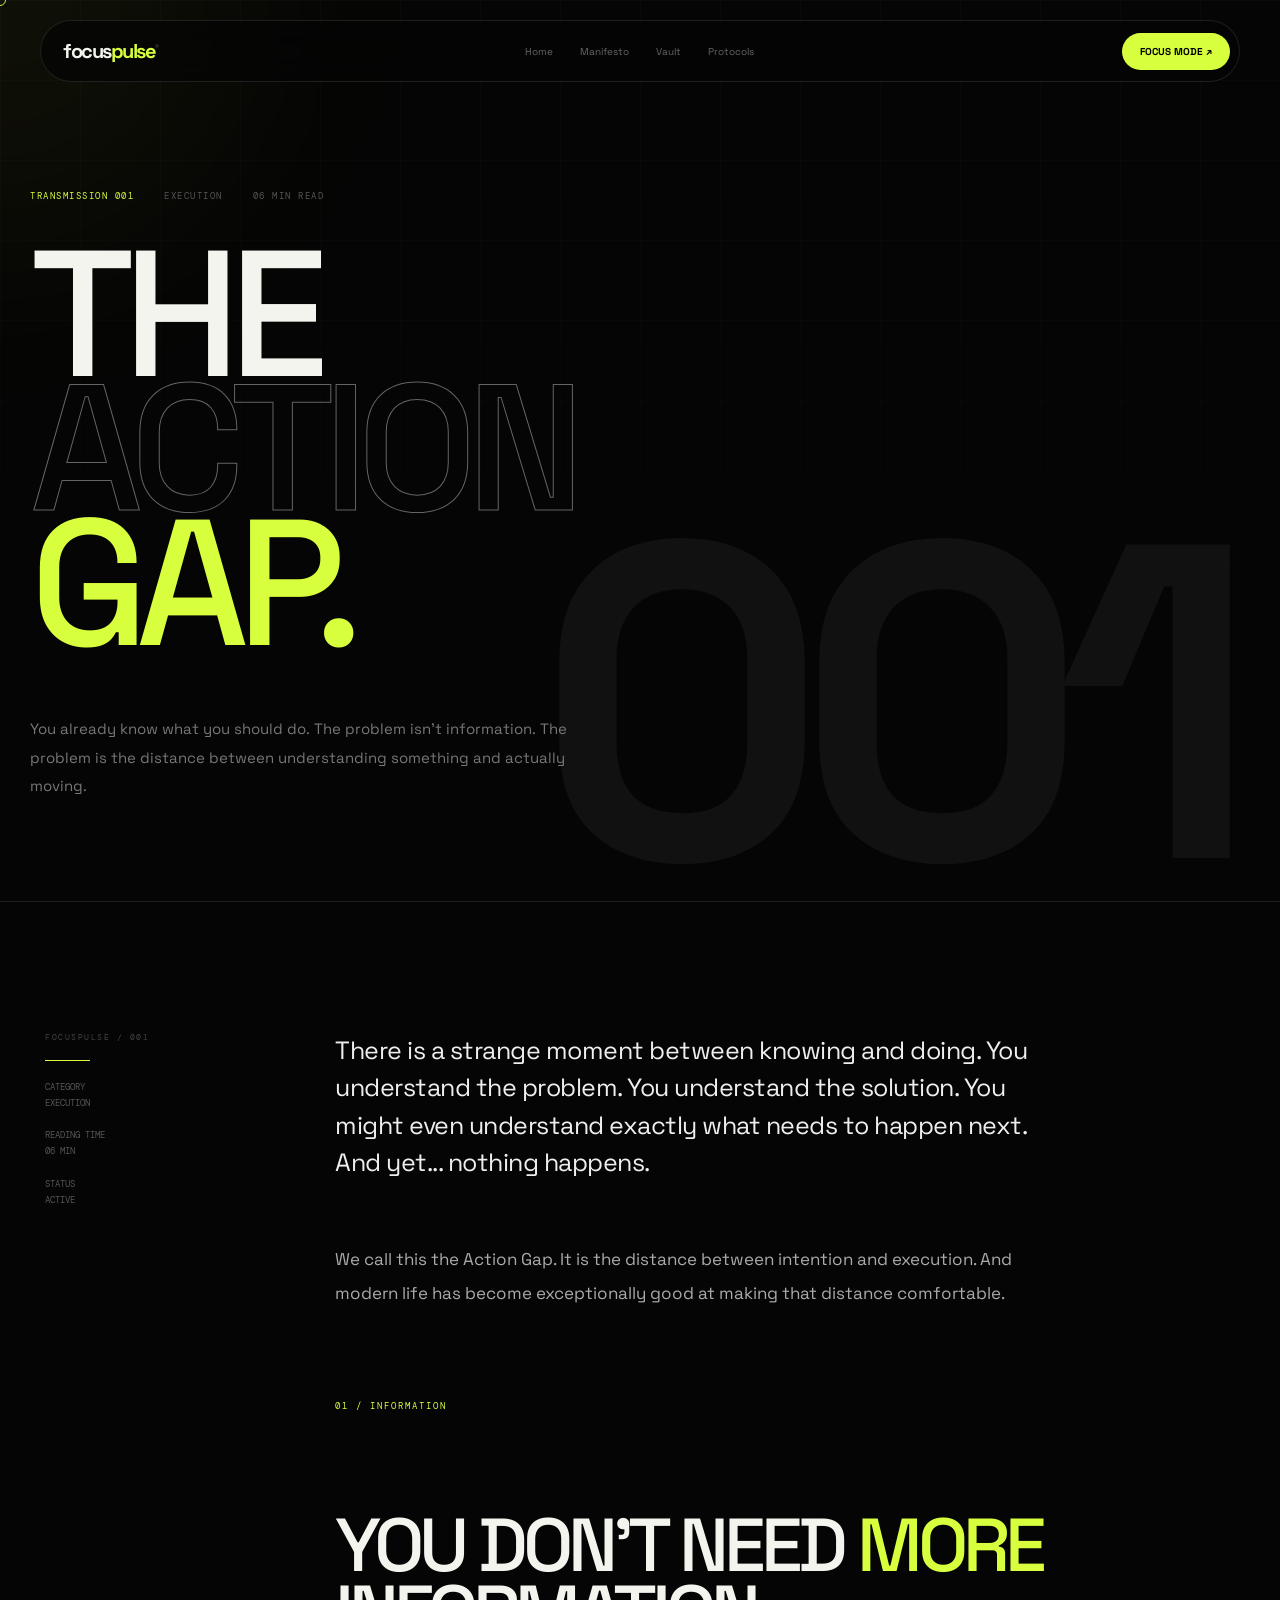
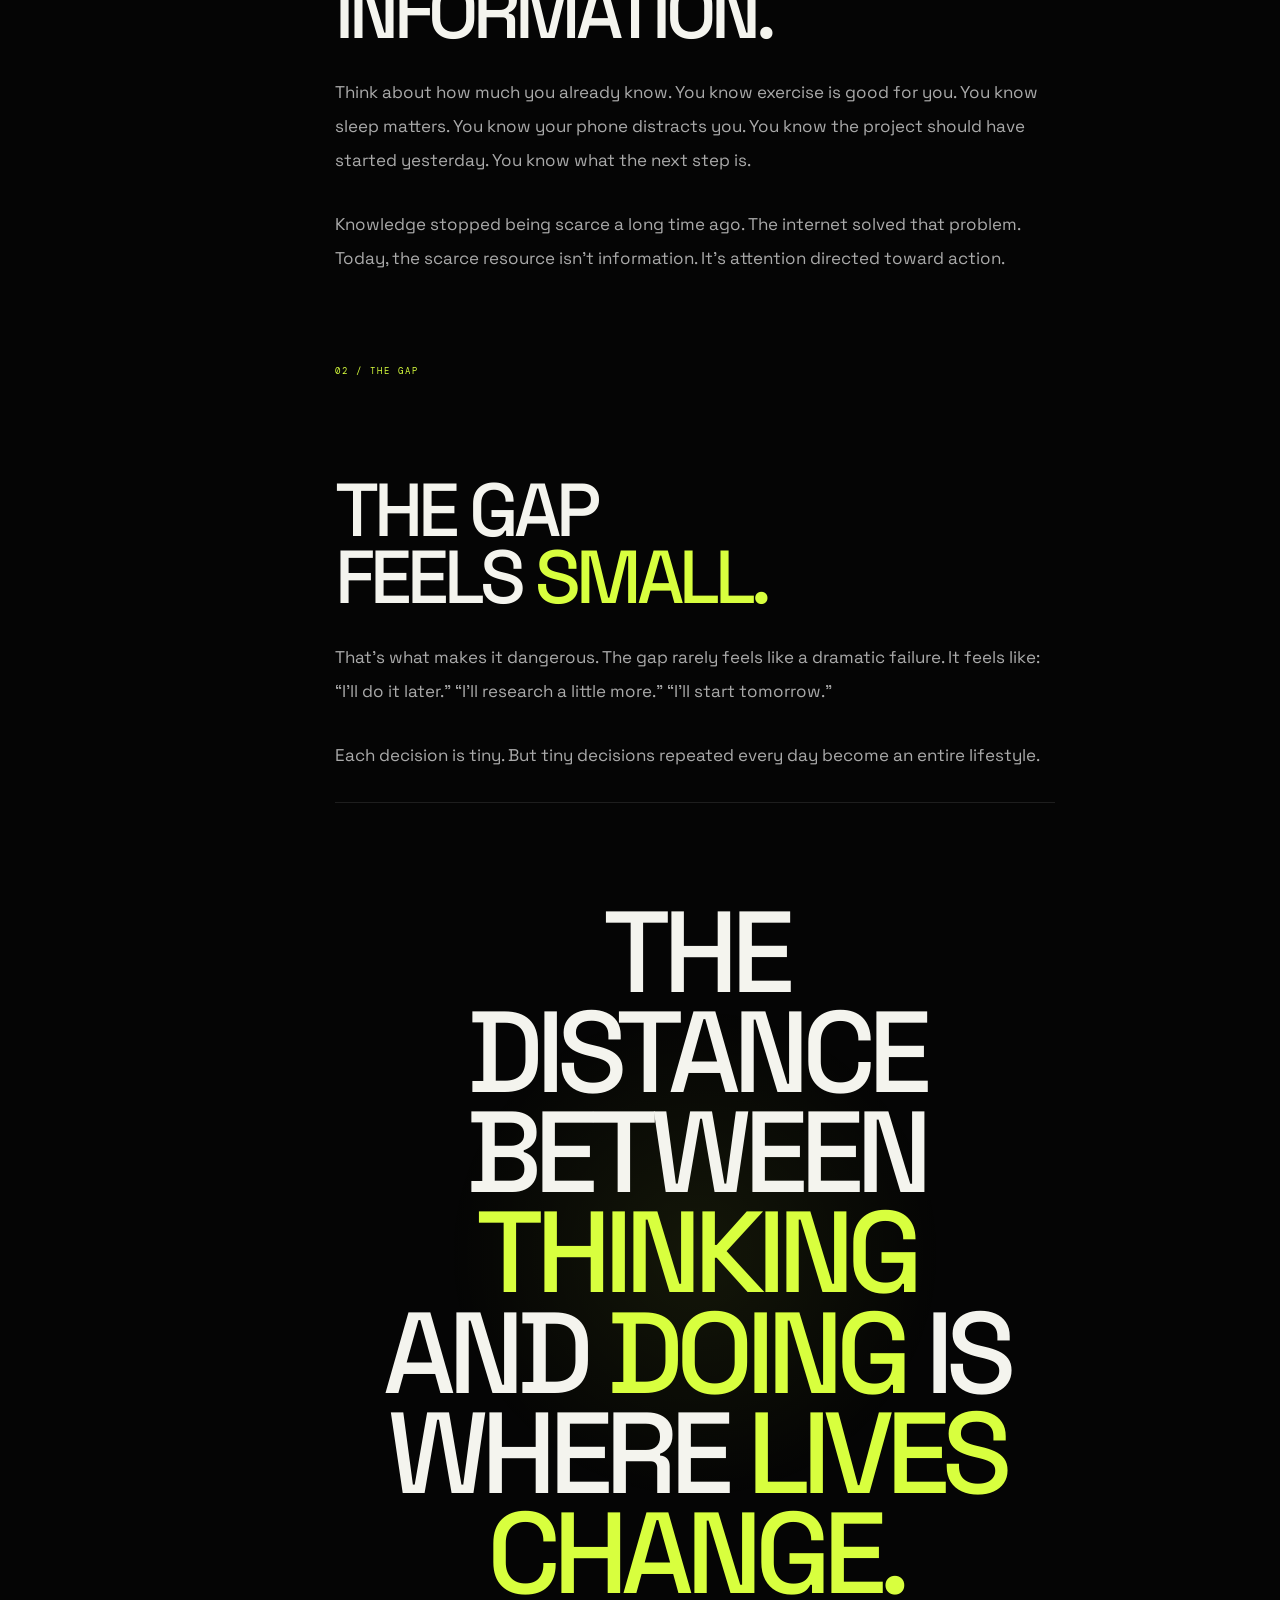
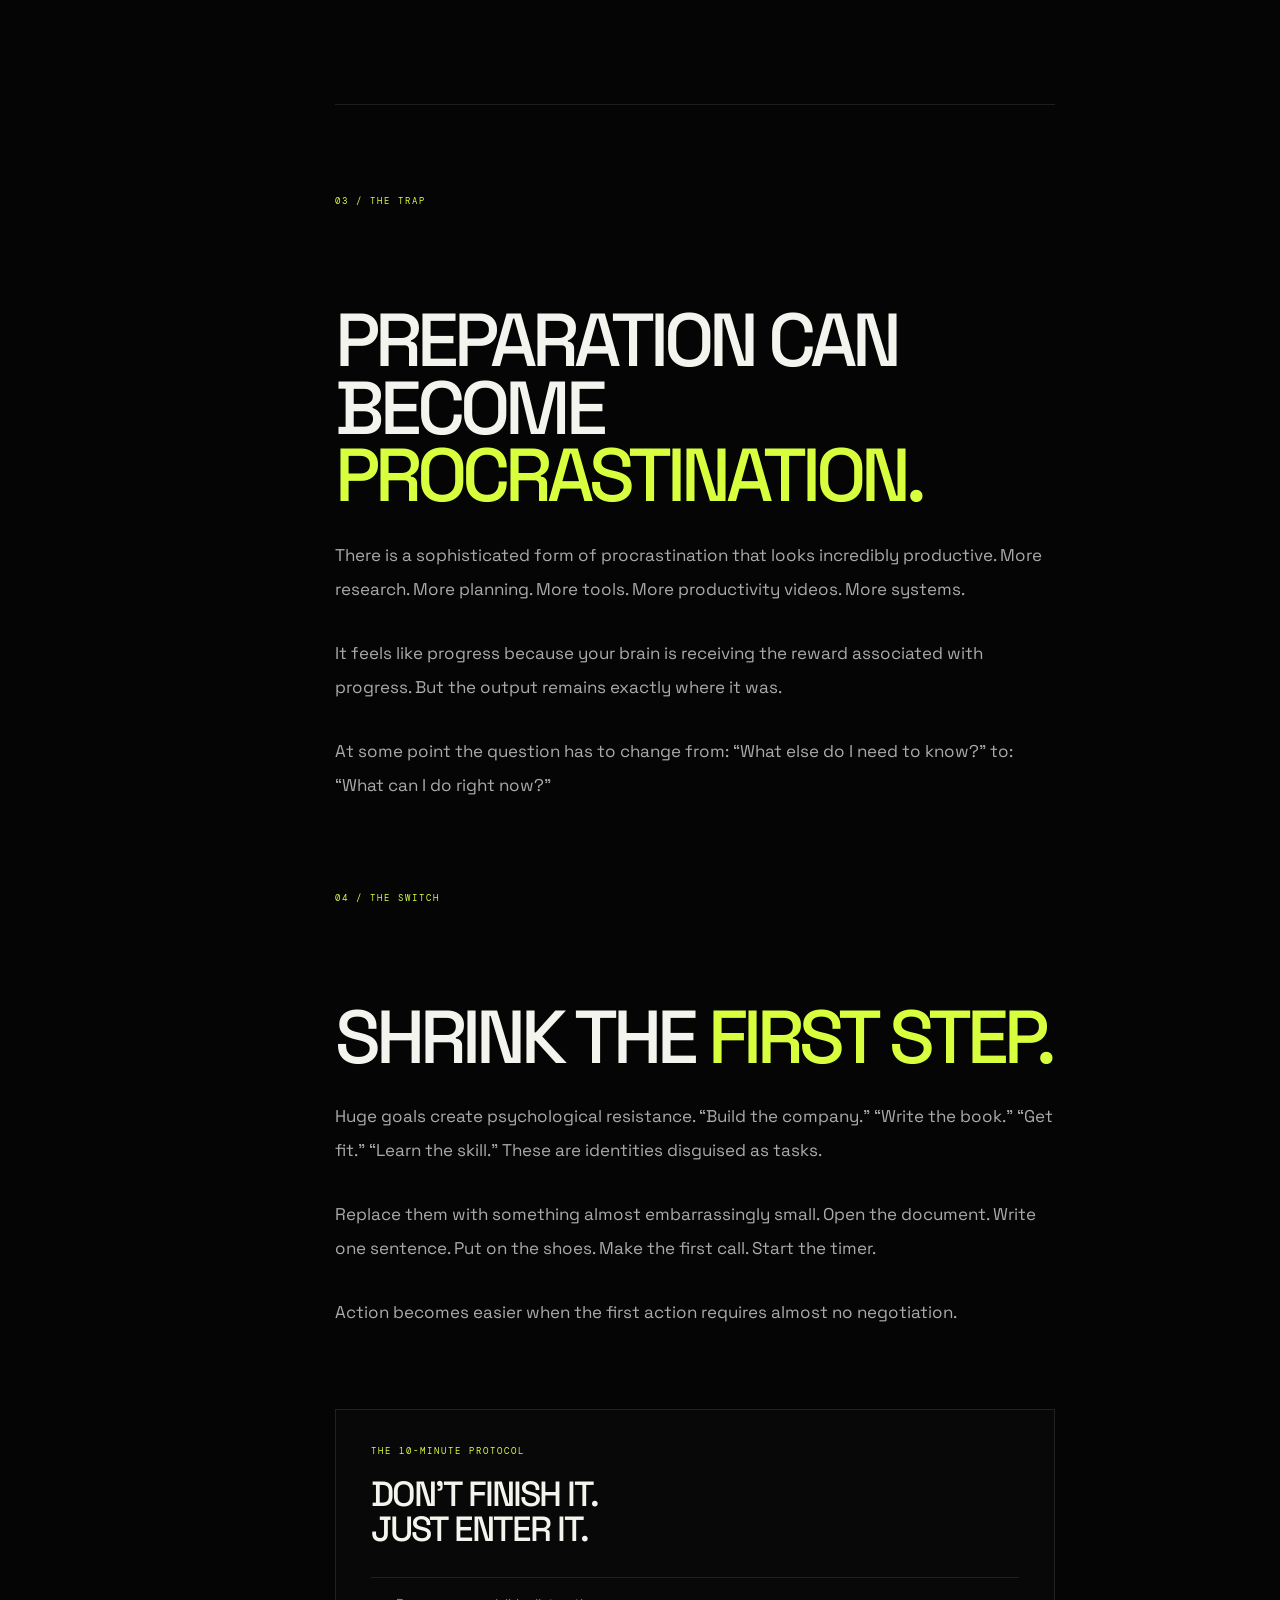
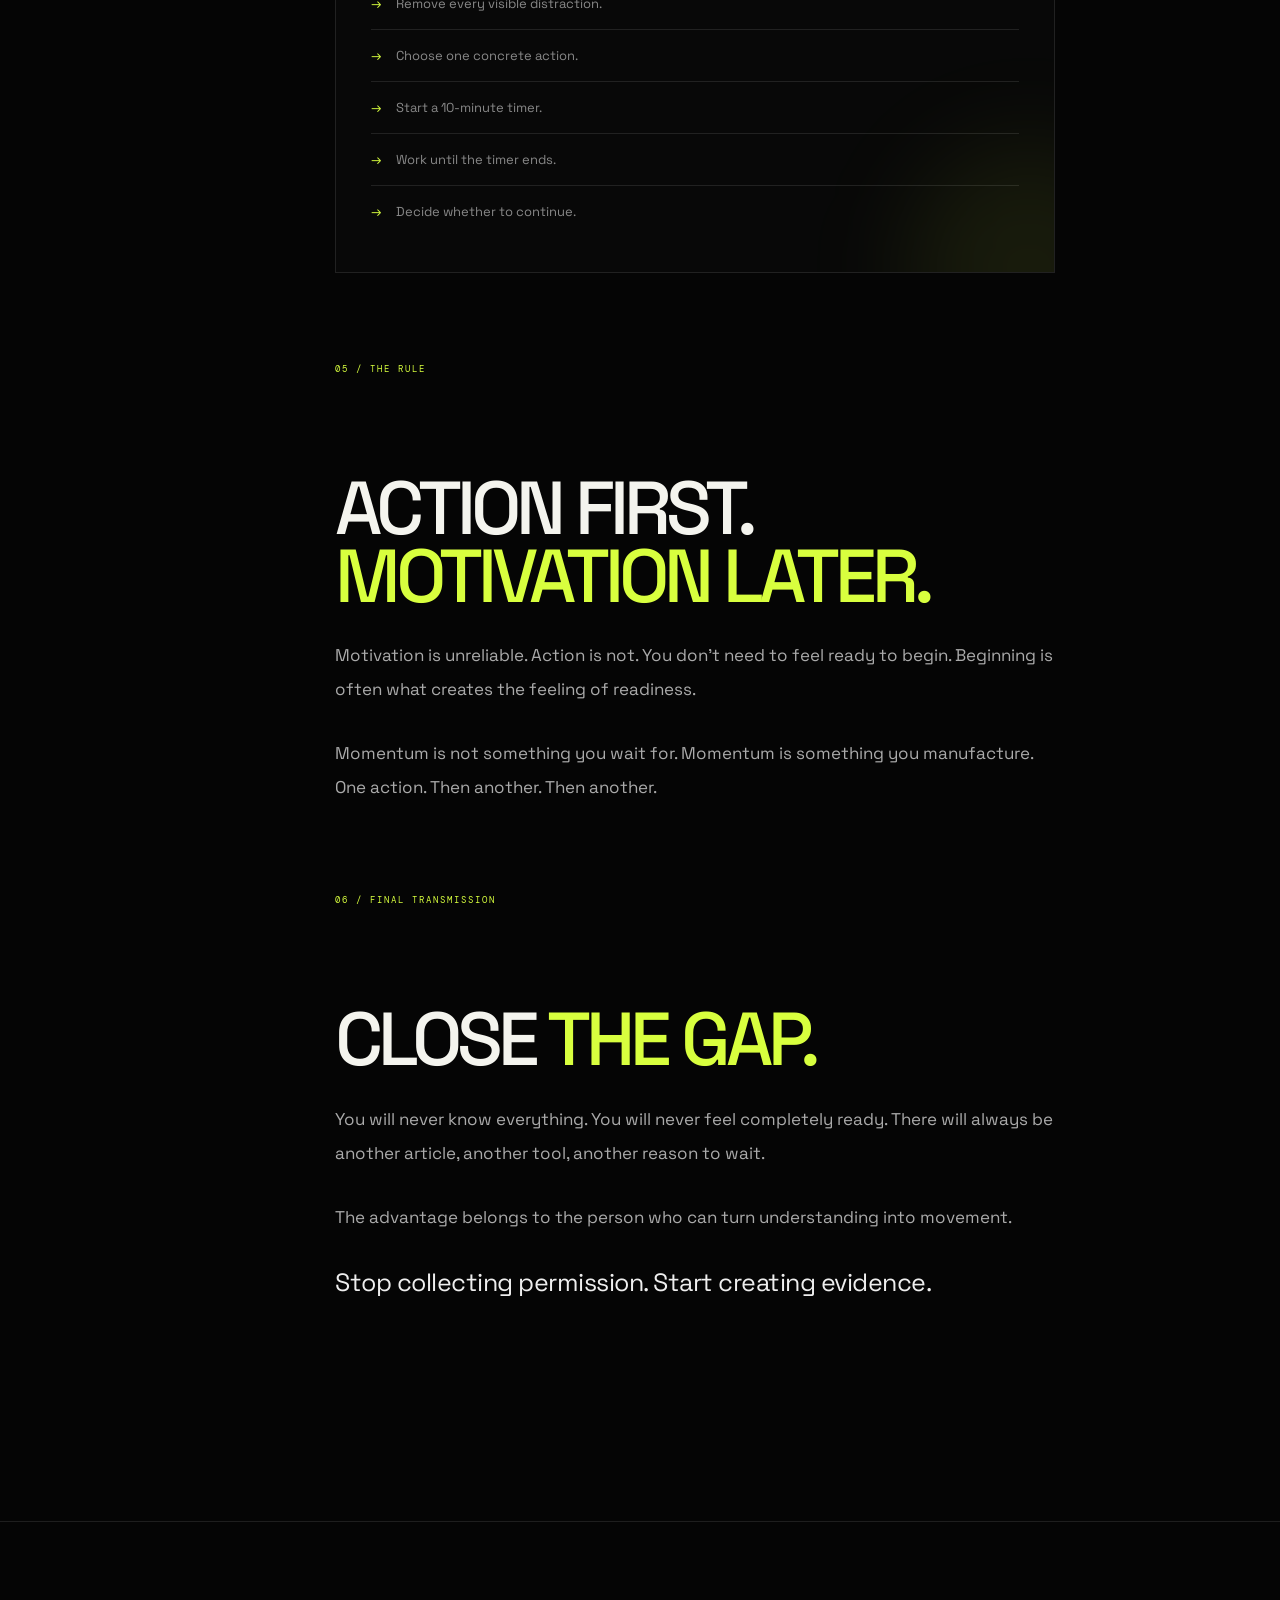
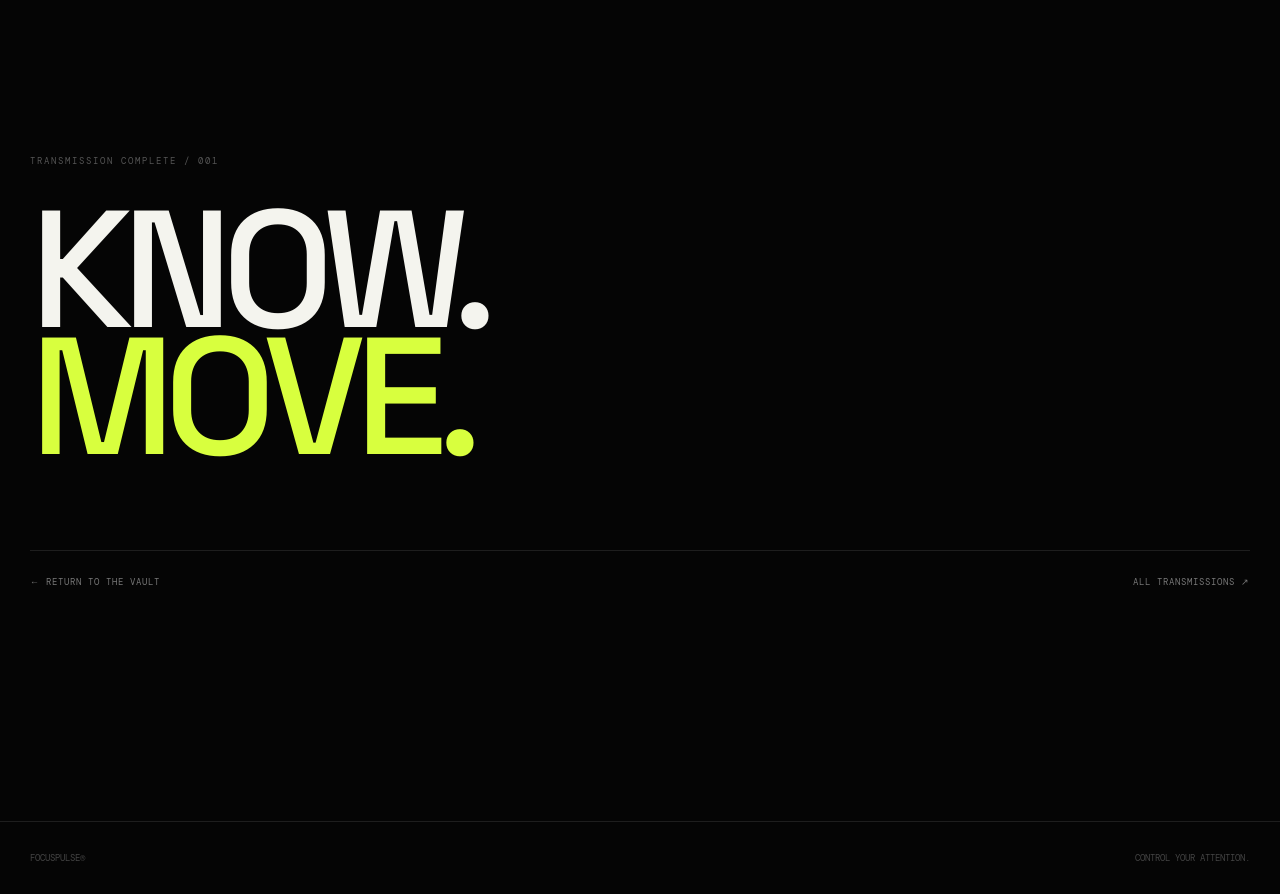
==== article-action-gap.html @ 13bc364e "Create article-action-gap.html" ====
<!DOCTYPE html>
<html lang="en">
<head>
<meta charset="UTF-8">
<meta name="viewport" content="width=device-width,initial-scale=1.0">

<title>The Action Gap — FocusPulse®</title>

<meta name="description"
content="The gap between knowing and doing. A FocusPulse transmission on execution.">

<style>
@import url('https://fonts.googleapis.com/css2?family=DM+Mono&family=Space+Grotesk:wght@400;500;600;700&display=swap');

:root{
  --bg:#050505;
  --fg:#f4f4ee;
  --muted:#707070;
  --dim:#3c3c3c;
  --line:rgba(255,255,255,.10);
  --lime:#d8ff3e;
}

*{
  margin:0;
  padding:0;
  box-sizing:border-box;
}

html{
  scroll-behavior:smooth;
}

body{
  background:var(--bg);
  color:var(--fg);
  font-family:"Space Grotesk",sans-serif;
  overflow-x:hidden;
}

a{
  color:inherit;
  text-decoration:none;
}

::selection{
  background:var(--lime);
  color:#000;
}

/* =========================
   PROGRESS
========================= */

.progress{
  position:fixed;
  top:0;
  left:0;
  width:0;
  height:2px;
  background:var(--lime);
  z-index:9999;
}

/* =========================
   CURSOR
========================= */

.cursor{
  position:fixed;
  width:12px;
  height:12px;
  border:1px solid var(--lime);
  border-radius:50%;
  transform:translate(-50%,-50%);
  pointer-events:none;
  z-index:9998;
  transition:
    width .25s ease,
    height .25s ease,
    background .25s ease;
  mix-blend-mode:difference;
}

.cursor.active{
  width:50px;
  height:50px;
  background:var(--lime);
}

/* =========================
   NAV
========================= */

.nav{
  position:fixed;
  top:20px;
  left:50%;
  transform:translateX(-50%);

  width:min(1200px,calc(100% - 30px));
  height:62px;

  padding:0 9px 0 22px;

  display:flex;
  align-items:center;
  justify-content:space-between;

  border:1px solid var(--line);
  border-radius:100px;

  background:rgba(5,5,5,.70);
  backdrop-filter:blur(25px);

  z-index:1000;
}

.logo{
  font-size:20px;
  font-weight:700;
  letter-spacing:-1.5px;
}

.logo span{
  color:var(--lime);
}

.logo sup{
  color:#555;
  font-size:8px;
}

.nav-links{
  display:flex;
  gap:27px;
  color:#666;
  font-size:10px;
}

.nav-links a{
  transition:.3s;
}

.nav-links a:hover{
  color:#fff;
}

.nav-cta{
  padding:12px 18px;
  border-radius:100px;

  background:var(--lime);
  color:#000;

  font-size:10px;
  font-weight:700;
}

/* =========================
   AMBIENT GRID
========================= */

.grid{
  position:fixed;
  inset:0;

  pointer-events:none;
  z-index:-3;

  background-image:
    linear-gradient(
      rgba(255,255,255,.025) 1px,
      transparent 1px
    ),
    linear-gradient(
      90deg,
      rgba(255,255,255,.025) 1px,
      transparent 1px
    );

  background-size:80px 80px;

  mask-image:
    linear-gradient(
      to bottom,
      #000,
      transparent 90%
    );
}

.glow{
  position:fixed;

  width:500px;
  height:500px;

  border-radius:50%;

  background:rgba(216,255,62,.045);

  filter:blur(100px);

  pointer-events:none;

  transform:translate(-50%,-50%);

  z-index:-2;
}

/* =========================
   HERO
========================= */

.article-hero{
  min-height:100vh;

  padding:
    190px
    30px
    100px;

  display:flex;
  align-items:center;

  border-bottom:1px solid var(--line);

  position:relative;
}

.hero-inner{
  width:min(1250px,100%);
  margin:auto;
}

.meta{
  display:flex;
  gap:30px;
  align-items:center;

  color:#555;

  font-family:"DM Mono";
  font-size:9px;
  letter-spacing:1.5px;
}

.meta .green{
  color:var(--lime);
}

.hero-number{
  position:absolute;

  right:4vw;
  bottom:4vw;

  color:#111;

  font-family:"Space Grotesk";

  font-size:clamp(180px,35vw,520px);

  line-height:.65;

  font-weight:700;

  letter-spacing:-30px;

  pointer-events:none;

  user-select:none;
}

.hero-title{
  position:relative;
  z-index:2;

  margin-top:45px;

  font-size:clamp(80px,14vw,180px);

  line-height:.75;

  letter-spacing:-12px;

  font-weight:500;
}

.hero-title .outline{
  color:transparent;
  -webkit-text-stroke:1px rgba(255,255,255,.38);
}

.hero-title .lime{
  color:var(--lime);
}

.hero-intro{
  position:relative;
  z-index:2;

  max-width:570px;

  margin-top:65px;

  color:#777;

  font-size:15px;

  line-height:1.9;
}

/* =========================
   ARTICLE LAYOUT
========================= */

.article-wrap{
  width:min(1250px,100%);
  margin:auto;

  padding:
    130px
    30px
    160px;

  display:grid;

  grid-template-columns:
    220px
    minmax(0,720px)
    1fr;

  gap:70px;
}

/* STICKY INFO */

.side{
  position:sticky;
  top:120px;
  align-self:start;
}

.side-label{
  color:#444;

  font-family:"DM Mono";
  font-size:8px;
  letter-spacing:1.5px;
}

.side-line{
  width:45px;
  height:1px;

  background:var(--lime);

  margin:18px 0;
}

.side p{
  color:#555;

  font-family:"DM Mono";

  font-size:9px;

  line-height:1.8;
}

/* ARTICLE */

.article{
  min-width:0;
}

.article p{
  color:#aaa;

  font-size:17px;

  line-height:2;

  margin-bottom:30px;
}

.article .lead{
  color:#eee;

  font-size:25px;

  line-height:1.5;

  letter-spacing:-.5px;

  margin-bottom:60px;
}

.article h2{
  margin-top:100px;
  margin-bottom:28px;

  font-size:clamp(40px,6vw,75px);

  line-height:.9;

  letter-spacing:-5px;

  font-weight:500;
}

.article h2 span{
  color:var(--lime);
}

.article-number{
  margin-top:90px;
  margin-bottom:20px;

  color:var(--lime);

  font-family:"DM Mono";

  font-size:9px;

  letter-spacing:2px;
}

/* =========================
   BIG QUOTE
========================= */

.quote-section{
  min-height:80vh;

  display:flex;
  align-items:center;
  justify-content:center;

  padding:100px 30px;

  border-top:1px solid var(--line);
  border-bottom:1px solid var(--line);

  background:
    radial-gradient(
      circle at center,
      rgba(216,255,62,.075),
      transparent 43%
    );

  text-align:center;
}

.quote{
  max-width:1100px;

  font-size:clamp(55px,9vw,120px);

  line-height:.87;

  letter-spacing:-8px;

  font-weight:500;
}

.quote span{
  color:var(--lime);
}

/* =========================
   EXECUTION BLOCK
========================= */

.execution{
  margin-top:80px;

  border:1px solid var(--line);

  background:#080808;

  padding:35px;

  position:relative;
  overflow:hidden;
}

.execution::after{
  content:"";

  position:absolute;

  width:250px;
  height:250px;

  right:-100px;
  bottom:-120px;

  border-radius:50%;

  background:rgba(216,255,62,.08);

  filter:blur(50px);
}

.execution-label{
  color:var(--lime);

  font-family:"DM Mono";

  font-size:9px;

  letter-spacing:2px;
}

.execution h3{
  margin-top:20px;

  font-size:35px;

  line-height:1;

  letter-spacing:-2px;

  font-weight:500;
}

.execution ul{
  margin-top:30px;

  list-style:none;
}

.execution li{
  padding:17px 0;

  border-top:1px solid var(--line);

  color:#888;

  font-size:13px;
}

.execution li::before{
  content:"→";

  color:var(--lime);

  margin-right:12px;
}

/* =========================
   END
========================= */

.end{
  min-height:100vh;

  padding:
    140px 30px;

  display:flex;
  align-items:center;

  border-top:1px solid var(--line);
}

.end-inner{
  width:min(1250px,100%);
  margin:auto;
}

.end-label{
  color:#555;

  font-family:"DM Mono";

  font-size:9px;

  letter-spacing:2px;
}

.end h2{
  margin-top:40px;

  font-size:clamp(70px,13vw,175px);

  line-height:.76;

  letter-spacing:-11px;

  font-weight:500;
}

.end h2 span{
  color:var(--lime);
}

.next{
  display:flex;

  align-items:center;
  justify-content:space-between;

  margin-top:90px;

  padding-top:25px;

  border-top:1px solid var(--line);

  color:#777;

  font-family:"DM Mono";

  font-size:9px;

  letter-spacing:1px;

  transition:.4s;
}

.next:hover{
  color:var(--lime);
}

/* =========================
   FOOTER
========================= */

footer{
  padding:30px;

  border-top:1px solid var(--line);

  display:flex;
  justify-content:space-between;

  color:#444;

  font-family:"DM Mono";

  font-size:9px;
}

/* =========================
   REVEAL
========================= */

.reveal{
  opacity:0;
  transform:translateY(45px);

  transition:
    opacity 1s cubic-bezier(.16,1,.3,1),
    transform 1s cubic-bezier(.16,1,.3,1);
}

.reveal.show{
  opacity:1;
  transform:translateY(0);
}

/* =========================
   MOBILE
========================= */

@media(max-width:800px){

  .nav-links,
  .nav-cta{
    display:none;
  }

  .article-hero{
    padding:
      150px
      20px
      90px;
  }

  .hero-title{
    font-size:20vw;
    letter-spacing:-7px;
  }

  .hero-number{
    font-size:65vw;
    right:-5vw;
  }

  .article-wrap{
    display:block;

    padding:
      90px
      20px
      120px;
  }

  .side{
    position:relative;
    top:auto;

    margin-bottom:60px;
  }

  .article p{
    font-size:15px;
  }

  .article .lead{
    font-size:21px;
  }

  .article h2{
    letter-spacing:-3px;
  }

  .quote{
    font-size:15vw;
    letter-spacing:-5px;
  }

  .execution{
    padding:25px;
  }

  .end{
    padding:100px 20px;
  }

  .end h2{
    font-size:20vw;
    letter-spacing:-7px;
  }

  footer{
    display:block;
    line-height:2;
  }

  .cursor{
    display:none;
  }
}

/* REDUCED MOTION */

@media(prefers-reduced-motion:reduce){

  html{
    scroll-behavior:auto;
  }

  *,
  *::before,
  *::after{
    animation-duration:.01ms!important;
    transition-duration:.01ms!important;
  }

  .reveal{
    opacity:1;
    transform:none;
  }
}
</style>
</head>

<body>

<div class="progress"></div>
<div class="grid"></div>
<div class="glow"></div>
<div class="cursor"></div>


<!-- NAV -->

<nav class="nav">

  <a href="index.html" class="logo">
    focus<span>pulse</span><sup>®</sup>
  </a>

  <div class="nav-links">

    <a href="index.html">Home</a>

    <a href="manifesto.html">Manifesto</a>

    <a href="vault.html">Vault</a>

    <a href="protocols.html">Protocols</a>

  </div>

  <a href="focus.html" class="nav-cta">
    FOCUS MODE ↗
  </a>

</nav>


<main>

<!-- HERO -->

<section class="article-hero">

  <div class="hero-number">
    001
  </div>

  <div class="hero-inner">

    <div class="meta">

      <span class="green">
        TRANSMISSION 001
      </span>

      <span>
        EXECUTION
      </span>

      <span>
        06 MIN READ
      </span>

    </div>


    <h1 class="hero-title reveal">

      THE<br>

      <span class="outline">
        ACTION
      </span>

      <br>

      <span class="lime">
        GAP.
      </span>

    </h1>


    <p class="hero-intro reveal">

      You already know what you should do.

      The problem isn't information.

      The problem is the distance between
      understanding something and actually
      moving.

    </p>

  </div>

</section>


<!-- ARTICLE -->

<section>

  <div class="article-wrap">

    <aside class="side">

      <div class="side-label">
        FOCUSPULSE / 001
      </div>

      <div class="side-line"></div>

      <p>
        CATEGORY<br>
        EXECUTION
        <br><br>
        READING TIME<br>
        06 MIN
        <br><br>
        STATUS<br>
        ACTIVE
      </p>

    </aside>


    <article class="article">


      <p class="lead reveal">

        There is a strange moment between
        knowing and doing.

        You understand the problem.
        You understand the solution.
        You might even understand exactly
        what needs to happen next.

        And yet...

        nothing happens.

      </p>


      <p class="reveal">

        We call this the Action Gap.

        It is the distance between intention
        and execution.

        And modern life has become
        exceptionally good at making
        that distance comfortable.

      </p>


      <div class="article-number">
        01 / INFORMATION
      </div>

      <h2 class="reveal">

        YOU DON'T NEED
        <span>
          MORE
        </span>
        INFORMATION.

      </h2>


      <p class="reveal">

        Think about how much you already know.

        You know exercise is good for you.

        You know sleep matters.

        You know your phone distracts you.

        You know the project should have
        started yesterday.

        You know what the next step is.

      </p>


      <p class="reveal">

        Knowledge stopped being scarce a long
        time ago.

        The internet solved that problem.

        Today, the scarce resource isn't
        information.

        It's attention directed toward action.

      </p>


      <div class="article-number">
        02 / THE GAP
      </div>

      <h2 class="reveal">

        THE GAP
        <br>
        FEELS
        <span>
          SMALL.
        </span>
      </h2>


      <p class="reveal">

        That's what makes it dangerous.

        The gap rarely feels like a dramatic
        failure.

        It feels like:

        “I'll do it later.”

        “I'll research a little more.”

        “I'll start tomorrow.”

      </p>


      <p class="reveal">

        Each decision is tiny.

        But tiny decisions repeated every day
        become an entire lifestyle.

      </p>


      <!-- QUOTE -->

      <section class="quote-section">

        <div class="quote reveal">

          THE DISTANCE BETWEEN

          <span>
            THINKING
          </span>

          AND

          <span>
            DOING
          </span>

          IS WHERE

          <span>
            LIVES CHANGE.
          </span>

        </div>

      </section>


      <div class="article-number">
        03 / THE TRAP
      </div>

      <h2 class="reveal">

        PREPARATION CAN
        BECOME
        <span>
          PROCRASTINATION.
        </span>

      </h2>


      <p class="reveal">

        There is a sophisticated form of
        procrastination that looks incredibly
        productive.

        More research.

        More planning.

        More tools.

        More productivity videos.

        More systems.

      </p>


      <p class="reveal">

        It feels like progress because
        your brain is receiving the reward
        associated with progress.

        But the output remains exactly
        where it was.

      </p>


      <p class="reveal">

        At some point the question has to
        change from:

        “What else do I need to know?”

        to:

        “What can I do right now?”

      </p>


      <div class="article-number">
        04 / THE SWITCH
      </div>

      <h2 class="reveal">

        SHRINK THE
        <span>
          FIRST STEP.
        </span>

      </h2>


      <p class="reveal">

        Huge goals create psychological
        resistance.

        “Build the company.”

        “Write the book.”

        “Get fit.”

        “Learn the skill.”

        These are identities disguised
        as tasks.

      </p>


      <p class="reveal">

        Replace them with something
        almost embarrassingly small.

        Open the document.

        Write one sentence.

        Put on the shoes.

        Make the first call.

        Start the timer.

      </p>


      <p class="reveal">

        Action becomes easier when the
        first action requires almost no
        negotiation.

      </p>


      <!-- EXECUTION SYSTEM -->

      <div class="execution reveal">

        <div class="execution-label">
          THE 10-MINUTE PROTOCOL
        </div>

        <h3>
          DON'T FINISH IT.
          <br>
          JUST ENTER IT.
        </h3>

        <ul>

          <li>
            Remove every visible distraction.
          </li>

          <li>
            Choose one concrete action.
          </li>

          <li>
            Start a 10-minute timer.
          </li>

          <li>
            Work until the timer ends.
          </li>

          <li>
            Decide whether to continue.
          </li>

        </ul>

      </div>


      <div class="article-number">
        05 / THE RULE
      </div>

      <h2 class="reveal">

        ACTION FIRST.

        <br>

        <span>
          MOTIVATION LATER.
        </span>

      </h2>


      <p class="reveal">

        Motivation is unreliable.

        Action is not.

        You don't need to feel ready
        to begin.

        Beginning is often what creates
        the feeling of readiness.

      </p>


      <p class="reveal">

        Momentum is not something you wait
        for.

        Momentum is something you manufacture.

        One action.

        Then another.

        Then another.

      </p>


      <div class="article-number">
        06 / FINAL TRANSMISSION
      </div>

      <h2 class="reveal">

        CLOSE
        <span>
          THE GAP.
        </span>

      </h2>


      <p class="reveal">

        You will never know everything.

        You will never feel completely ready.

        There will always be another article,
        another tool, another reason to wait.

      </p>


      <p class="reveal">

        The advantage belongs to the person
        who can turn understanding into
        movement.

      </p>


      <p class="lead reveal">

        Stop collecting permission.

        Start creating evidence.

      </p>


    </article>

  </div>

</section>


<!-- END -->

<section class="end">

  <div class="end-inner reveal">

    <div class="end-label">
      TRANSMISSION COMPLETE / 001
    </div>

    <h2>

      KNOW.

      <br>

      <span>
        MOVE.
      </span>

    </h2>


    <a href="vault.html" class="next">

      <span>
        ← RETURN TO THE VAULT
      </span>

      <span>
        ALL TRANSMISSIONS ↗
      </span>

    </a>

  </div>

</section>

</main>


<footer>

  <div>
    FOCUSPULSE®
  </div>

  <div>
    CONTROL YOUR ATTENTION.
  </div>

</footer>


<script>

/* =========================
   SCROLL PROGRESS
========================= */

const progress =
  document.querySelector(".progress");

window.addEventListener("scroll",()=>{

  const top = window.scrollY;

  const height =
    document.documentElement.scrollHeight -
    window.innerHeight;

  const percent =
    (top / height) * 100;

  progress.style.width =
    percent + "%";

});


/* =========================
   REVEALS
========================= */

const observer =
  new IntersectionObserver(
    entries=>{

      entries.forEach(entry=>{

        if(entry.isIntersecting){

          entry.target.classList.add("show");

        }

      });

    },
    {
      threshold:.12
    }
  );

document
  .querySelectorAll(".reveal")
  .forEach(el=>observer.observe(el));


/* =========================
   CURSOR
========================= */

const cursor =
  document.querySelector(".cursor");

document.addEventListener("mousemove",e=>{

  cursor.style.left =
    e.clientX + "px";

  cursor.style.top =
    e.clientY + "px";

});


document.querySelectorAll("a")
.forEach(link=>{

  link.addEventListener("mouseenter",()=>{
    cursor.classList.add("active");
  });

  link.addEventListener("mouseleave",()=>{
    cursor.classList.remove("active");
  });

});


/* =========================
   AMBIENT GLOW
========================= */

const glow =
  document.querySelector(".glow");

document.addEventListener("mousemove",e=>{

  glow.animate(
    {
      left:e.clientX+"px",
      top:e.clientY+"px"
    },
    {
      duration:900,
      fill:"forwards"
    }
  );

});


/* =========================
   SUBTLE PARALLAX NUMBER
========================= */

const number =
  document.querySelector(".hero-number");

window.addEventListener("scroll",()=>{

  const y =
    window.scrollY * .12;

  number.style.transform =
    `translateY(${y}px)`;

});

</script>

</body>
</html>
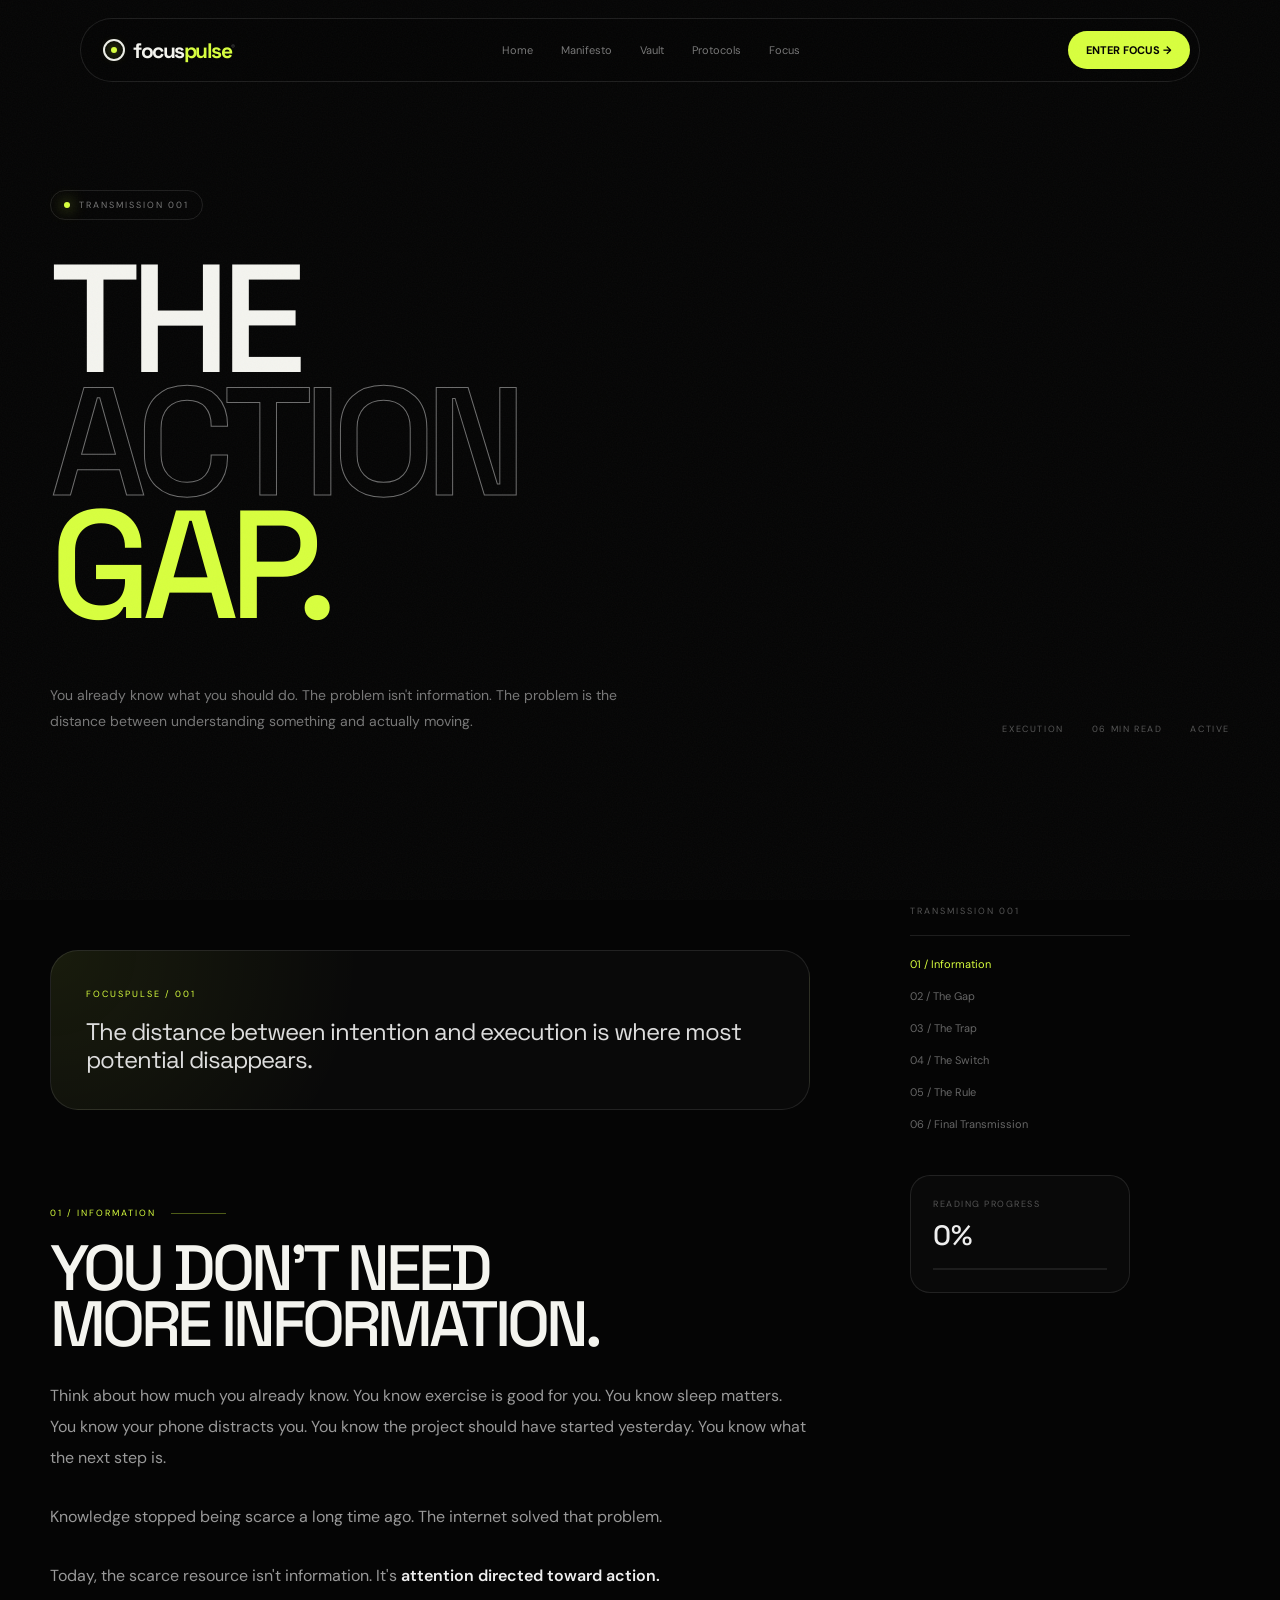
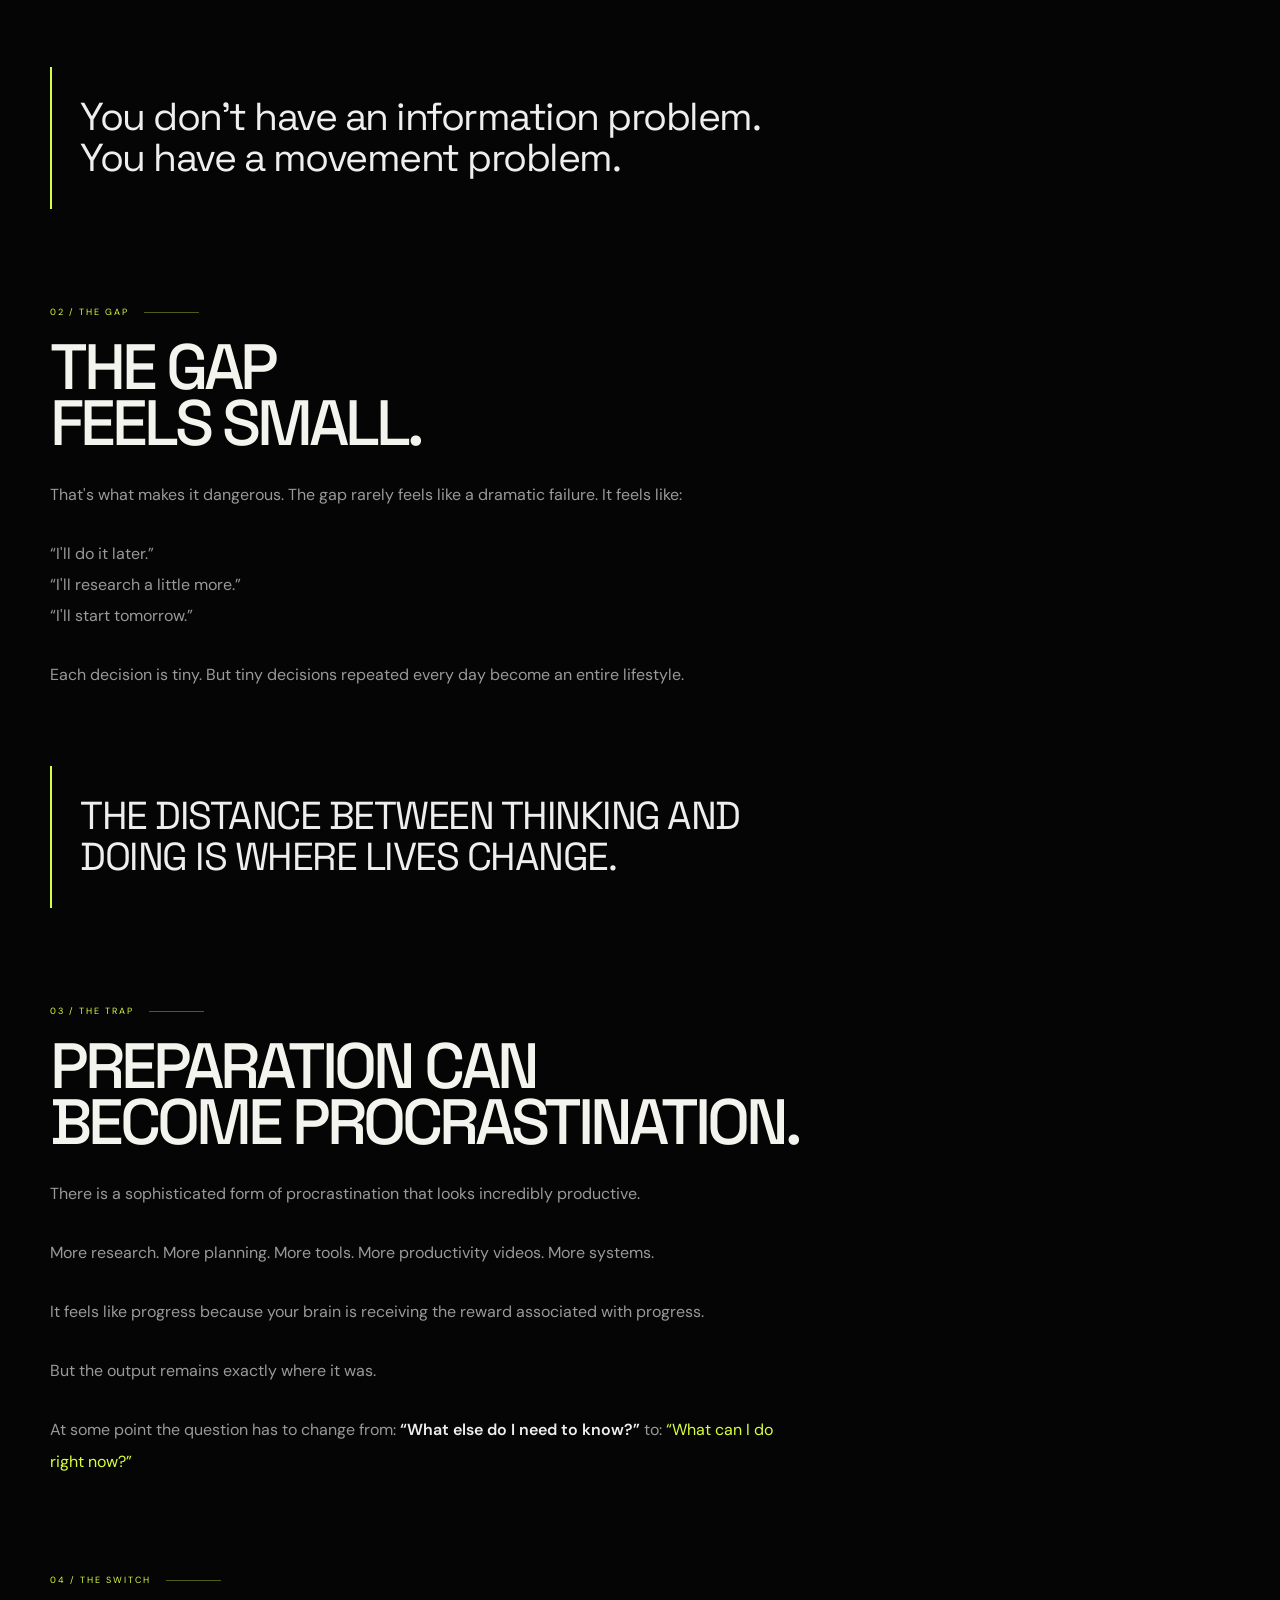
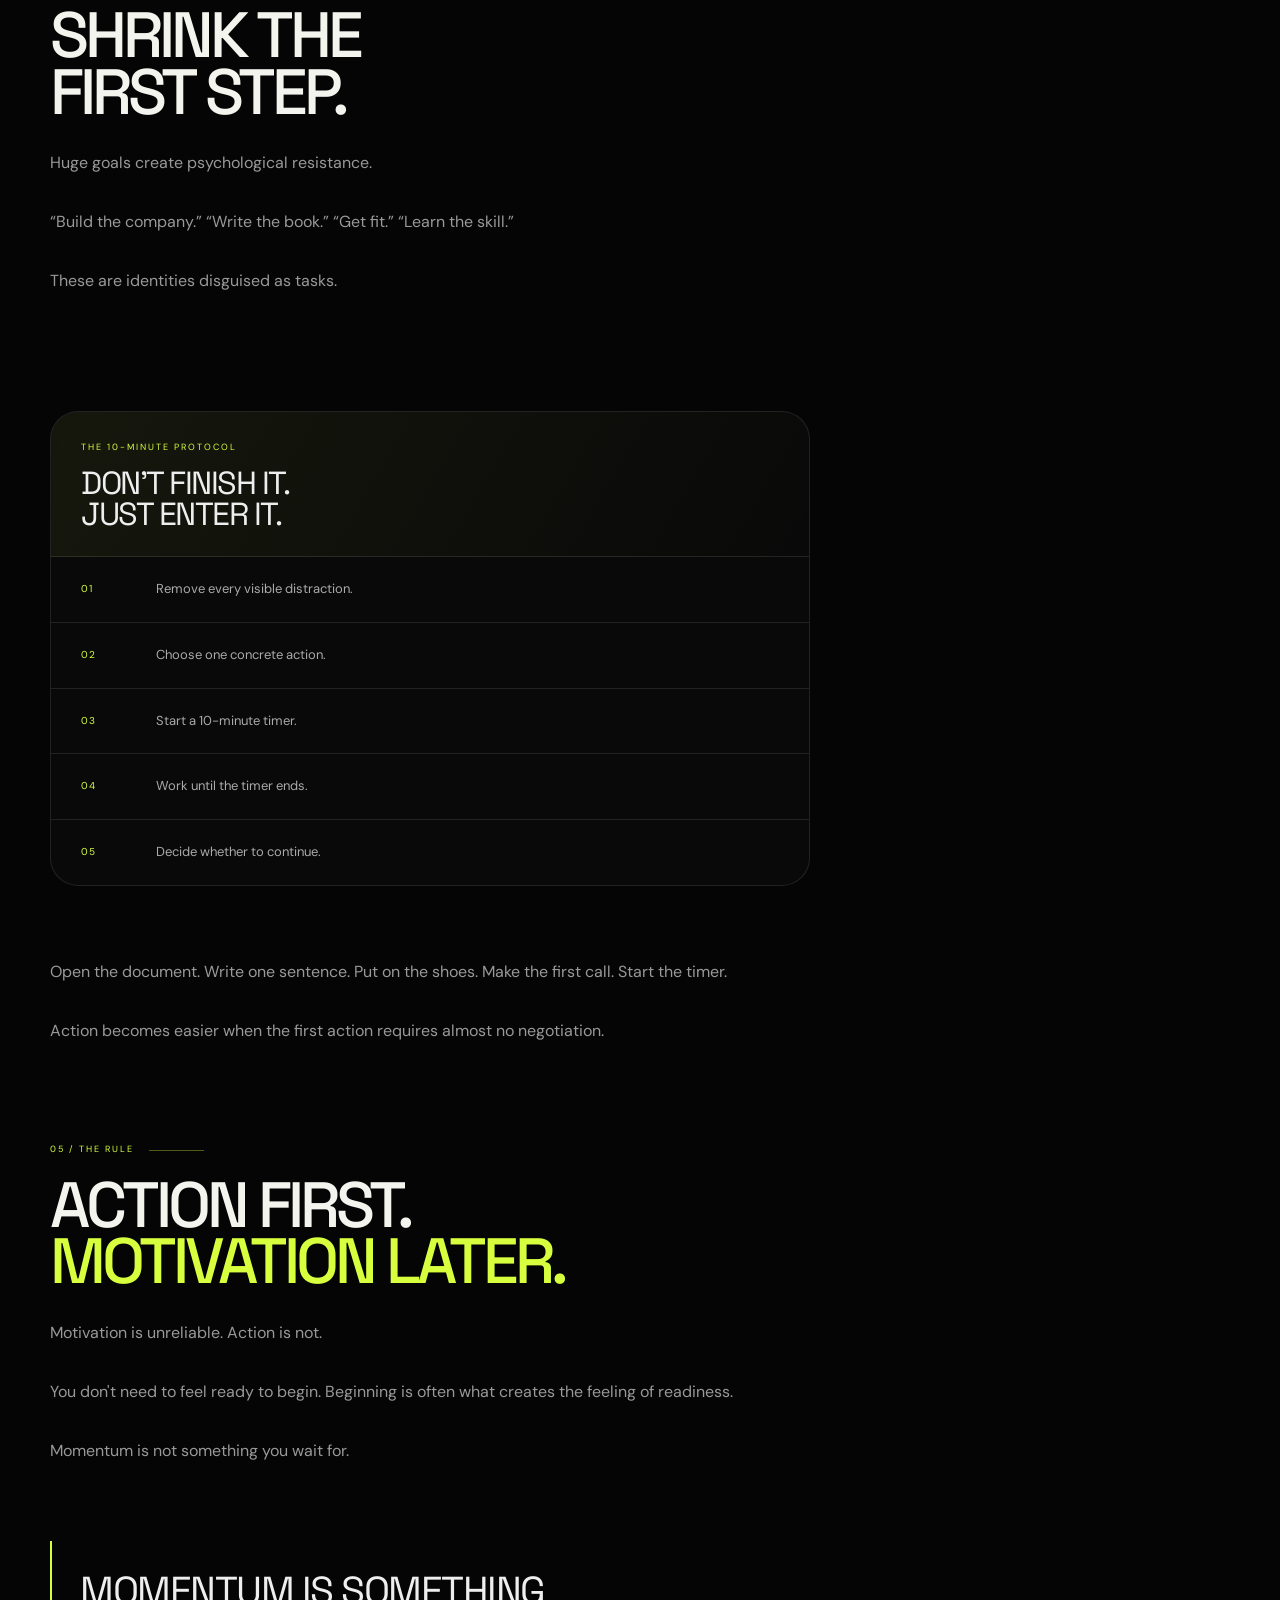
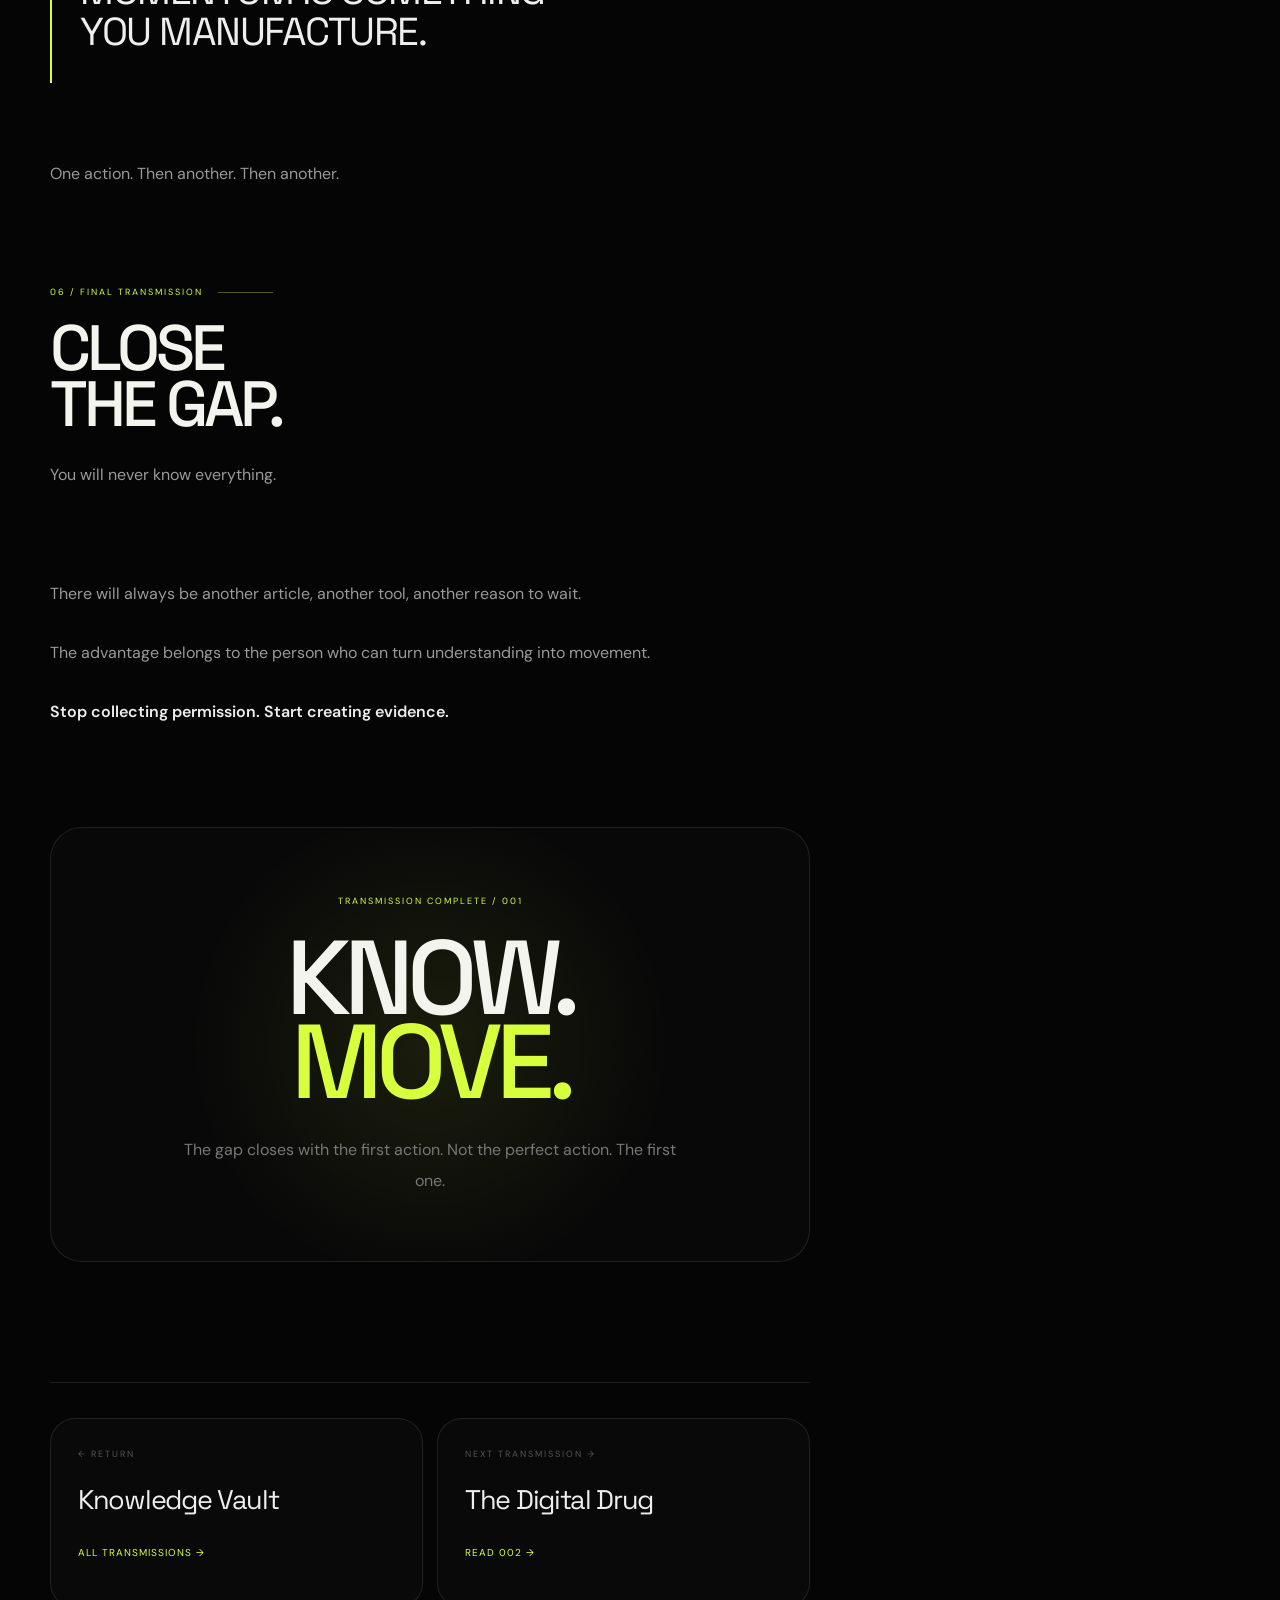
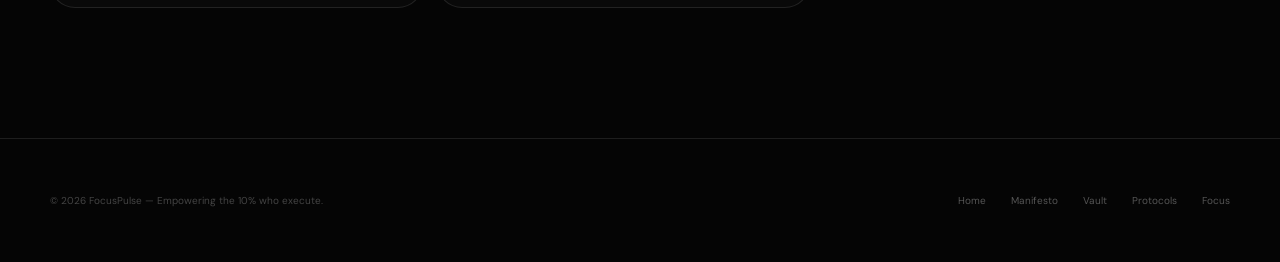
==== commit 4d7e029b: "Update article-action-gap.html" ====
--- a/article-action-gap.html
+++ b/article-action-gap.html
@@ -3,1492 +3,2482 @@
 <head>
 <meta charset="UTF-8">
 <meta name="viewport" content="width=device-width,initial-scale=1.0">
+<meta name="theme-color" content="#050505">
+<meta name="description" content="The Action Gap — FocusPulse. Turn understanding into movement.">
 
 <title>The Action Gap — FocusPulse®</title>
 
-<meta name="description"
-content="The gap between knowing and doing. A FocusPulse transmission on execution.">
+<link rel="preconnect" href="https://fonts.googleapis.com">
+<link rel="preconnect" href="https://fonts.gstatic.com" crossorigin>
+
+<link href="https://fonts.googleapis.com/css2?family=DM+Sans:wght@400;500;600;700&family=Space+Grotesk:wght@400;500;600;700&display=swap" rel="stylesheet">
 
 <style>
-@import url('https://fonts.googleapis.com/css2?family=DM+Mono&family=Space+Grotesk:wght@400;500;600;700&display=swap');
+
+/* =========================================================
+   FOCUSPULSE — ACTION GAP
+   TRANSMISSION 001
+   PREMIUM ARTICLE SYSTEM
+========================================================= */
 
 :root{
-  --bg:#050505;
-  --fg:#f4f4ee;
-  --muted:#707070;
-  --dim:#3c3c3c;
-  --line:rgba(255,255,255,.10);
-  --lime:#d8ff3e;
+    --bg:#050505;
+    --panel:#090909;
+    --panel2:#0c0c0c;
+    --text:#f4f4ef;
+    --muted:#777;
+    --soft:#999;
+    --line:rgba(255,255,255,.10);
+    --line2:rgba(255,255,255,.16);
+    --lime:#d8ff3e;
+    --ease:cubic-bezier(.16,1,.3,1);
 }
 
 *{
-  margin:0;
-  padding:0;
-  box-sizing:border-box;
+    margin:0;
+    padding:0;
+    box-sizing:border-box;
 }
 
 html{
-  scroll-behavior:smooth;
+    scroll-behavior:smooth;
+    background:var(--bg);
 }
 
 body{
-  background:var(--bg);
-  color:var(--fg);
-  font-family:"Space Grotesk",sans-serif;
-  overflow-x:hidden;
+    background:var(--bg);
+    color:var(--text);
+    font-family:"DM Sans",sans-serif;
+    overflow-x:hidden;
+}
+
+body::before{
+    content:"";
+    position:fixed;
+    inset:0;
+    z-index:-2;
+    pointer-events:none;
+
+    background-image:
+        linear-gradient(
+            rgba(255,255,255,.025) 1px,
+            transparent 1px
+        ),
+        linear-gradient(
+            90deg,
+            rgba(255,255,255,.025) 1px,
+            transparent 1px
+        );
+
+    background-size:80px 80px;
+
+    mask-image:
+        linear-gradient(
+            to bottom,
+            black,
+            transparent
+        );
+}
+
+body::after{
+    content:"";
+    position:fixed;
+    inset:0;
+    z-index:9999;
+    pointer-events:none;
+
+    opacity:.035;
+
+    background-image:
+        url("data:image/svg+xml,%3Csvg xmlns='http://www.w3.org/2000/svg' width='180' height='180'%3E%3Cfilter id='n'%3E%3CfeTurbulence type='fractalNoise' baseFrequency='.8' numOctaves='4' stitchTiles='stitch'/%3E%3C/filter%3E%3Crect width='100%25' height='100%25' filter='url(%23n)'/%3E%3C/svg%3E");
 }
 
 a{
-  color:inherit;
-  text-decoration:none;
+    color:inherit;
+    text-decoration:none;
 }
 
 ::selection{
-  background:var(--lime);
-  color:#000;
-}
-
-/* =========================
-   PROGRESS
-========================= */
+    background:var(--lime);
+    color:#000;
+}
+
+::-webkit-scrollbar{
+    width:7px;
+}
+
+::-webkit-scrollbar-track{
+    background:#050505;
+}
+
+::-webkit-scrollbar-thumb{
+    background:#292929;
+    border-radius:50px;
+}
+
+/* =========================================================
+   SCROLL PROGRESS
+========================================================= */
 
 .progress{
-  position:fixed;
-  top:0;
-  left:0;
-  width:0;
-  height:2px;
-  background:var(--lime);
-  z-index:9999;
-}
-
-/* =========================
-   CURSOR
-========================= */
-
-.cursor{
-  position:fixed;
-  width:12px;
-  height:12px;
-  border:1px solid var(--lime);
-  border-radius:50%;
-  transform:translate(-50%,-50%);
-  pointer-events:none;
-  z-index:9998;
-  transition:
-    width .25s ease,
-    height .25s ease,
-    background .25s ease;
-  mix-blend-mode:difference;
-}
-
-.cursor.active{
-  width:50px;
-  height:50px;
-  background:var(--lime);
-}
-
-/* =========================
-   NAV
-========================= */
+    position:fixed;
+    top:0;
+    left:0;
+
+    width:0;
+    height:2px;
+
+    z-index:10000;
+
+    background:var(--lime);
+
+    box-shadow:
+        0 0 18px rgba(216,255,62,.5);
+
+    transition:width .08s linear;
+}
+
+/* =========================================================
+   NAVIGATION
+========================================================= */
 
 .nav{
-  position:fixed;
-  top:20px;
-  left:50%;
-  transform:translateX(-50%);
-
-  width:min(1200px,calc(100% - 30px));
-  height:62px;
-
-  padding:0 9px 0 22px;
-
-  display:flex;
-  align-items:center;
-  justify-content:space-between;
-
-  border:1px solid var(--line);
-  border-radius:100px;
-
-  background:rgba(5,5,5,.70);
-  backdrop-filter:blur(25px);
-
-  z-index:1000;
+    position:fixed;
+
+    top:18px;
+    left:50%;
+
+    transform:translateX(-50%);
+
+    z-index:1000;
+
+    width:min(
+        1120px,
+        calc(100% - 28px)
+    );
+
+    height:64px;
+
+    display:flex;
+    align-items:center;
+    justify-content:space-between;
+
+    padding:
+        8px
+        9px
+        8px
+        22px;
+
+    border:
+        1px solid var(--line);
+
+    border-radius:100px;
+
+    background:
+        rgba(5,5,5,.72);
+
+    backdrop-filter:blur(25px);
+    -webkit-backdrop-filter:blur(25px);
+
+    transition:
+        background .4s var(--ease),
+        border .4s var(--ease),
+        box-shadow .4s var(--ease);
+}
+
+.nav.scrolled{
+    background:rgba(5,5,5,.94);
+
+    border-color:
+        rgba(255,255,255,.16);
+
+    box-shadow:
+        0 20px 80px rgba(0,0,0,.35);
 }
 
 .logo{
-  font-size:20px;
-  font-weight:700;
-  letter-spacing:-1.5px;
-}
-
-.logo span{
-  color:var(--lime);
+    display:flex;
+    align-items:center;
+
+    gap:8px;
+
+    font-family:"Space Grotesk";
+
+    font-size:21px;
+
+    font-weight:700;
+
+    letter-spacing:-1.5px;
+}
+
+.logo-mark{
+    width:22px;
+    height:22px;
+
+    border:
+        2px solid #eee;
+
+    border-radius:50%;
+
+    position:relative;
+}
+
+.logo-mark::before{
+    content:"";
+
+    position:absolute;
+
+    width:6px;
+    height:6px;
+
+    left:6px;
+    top:6px;
+
+    border-radius:50%;
+
+    background:var(--lime);
+
+    box-shadow:
+        0 0 12px var(--lime);
+}
+
+.logo-text span{
+    color:var(--lime);
 }
 
 .logo sup{
-  color:#555;
-  font-size:8px;
+    color:#555;
+    font-size:8px;
 }
 
 .nav-links{
-  display:flex;
-  gap:27px;
-  color:#666;
-  font-size:10px;
+    display:flex;
+
+    gap:28px;
+
+    color:#777;
+
+    font-size:11px;
 }
 
 .nav-links a{
-  transition:.3s;
+    transition:
+        color .3s ease,
+        transform .3s ease;
 }
 
 .nav-links a:hover{
-  color:#fff;
+    color:#fff;
 }
 
 .nav-cta{
-  padding:12px 18px;
-  border-radius:100px;
-
-  background:var(--lime);
-  color:#000;
-
-  font-size:10px;
-  font-weight:700;
-}
-
-/* =========================
-   AMBIENT GRID
-========================= */
-
-.grid{
-  position:fixed;
-  inset:0;
-
-  pointer-events:none;
-  z-index:-3;
-
-  background-image:
-    linear-gradient(
-      rgba(255,255,255,.025) 1px,
-      transparent 1px
-    ),
-    linear-gradient(
-      90deg,
-      rgba(255,255,255,.025) 1px,
-      transparent 1px
+    padding:
+        12px
+        18px;
+
+    background:var(--lime);
+
+    color:#000;
+
+    border-radius:100px;
+
+    font-size:11px;
+
+    font-weight:700;
+
+    transition:
+        transform .35s var(--ease),
+        box-shadow .35s var(--ease);
+}
+
+.nav-cta:hover{
+    transform:translateY(-3px);
+
+    box-shadow:
+        0 15px 50px
+        rgba(216,255,62,.20);
+}
+
+/* =========================================================
+   GLOBAL CONTAINER
+========================================================= */
+
+.container{
+    width:min(
+        1180px,
+        calc(100% - 40px)
     );
 
-  background-size:80px 80px;
-
-  mask-image:
-    linear-gradient(
-      to bottom,
-      #000,
-      transparent 90%
-    );
-}
-
-.glow{
-  position:fixed;
-
-  width:500px;
-  height:500px;
-
-  border-radius:50%;
-
-  background:rgba(216,255,62,.045);
-
-  filter:blur(100px);
-
-  pointer-events:none;
-
-  transform:translate(-50%,-50%);
-
-  z-index:-2;
-}
-
-/* =========================
+    margin:auto;
+}
+
+/* =========================================================
    HERO
-========================= */
-
-.article-hero{
-  min-height:100vh;
-
-  padding:
-    190px
-    30px
-    100px;
-
-  display:flex;
-  align-items:center;
-
-  border-bottom:1px solid var(--line);
-
-  position:relative;
-}
-
-.hero-inner{
-  width:min(1250px,100%);
-  margin:auto;
+========================================================= */
+
+.hero{
+    min-height:88vh;
+
+    padding:
+        190px
+        0
+        100px;
+
+    display:flex;
+    align-items:center;
+}
+
+.eyebrow{
+    display:inline-flex;
+
+    align-items:center;
+
+    gap:9px;
+
+    padding:
+        8px
+        13px;
+
+    border:
+        1px solid var(--line);
+
+    border-radius:100px;
+
+    color:#777;
+
+    font-size:9px;
+
+    letter-spacing:2px;
+
+    text-transform:uppercase;
+}
+
+.dot{
+    width:6px;
+    height:6px;
+
+    border-radius:50%;
+
+    background:var(--lime);
+
+    box-shadow:
+        0 0 15px var(--lime);
+}
+
+.hero h1{
+    margin-top:38px;
+
+    max-width:1100px;
+
+    font-family:"Space Grotesk";
+
+    font-size:
+        clamp(
+            72px,
+            12vw,
+            155px
+        );
+
+    line-height:.80;
+
+    letter-spacing:-10px;
+
+    font-weight:500;
+}
+
+.outline{
+    color:transparent;
+
+    -webkit-text-stroke:
+        1px rgba(255,255,255,.42);
+}
+
+.lime{
+    color:var(--lime);
+}
+
+.hero-bottom{
+    margin-top:55px;
+
+    display:flex;
+
+    align-items:flex-end;
+
+    justify-content:space-between;
+
+    gap:50px;
+}
+
+.intro{
+    max-width:590px;
+
+    color:var(--muted);
+
+    font-size:14px;
+
+    line-height:1.9;
 }
 
 .meta{
-  display:flex;
-  gap:30px;
-  align-items:center;
-
-  color:#555;
-
-  font-family:"DM Mono";
-  font-size:9px;
-  letter-spacing:1.5px;
-}
-
-.meta .green{
-  color:var(--lime);
-}
-
-.hero-number{
-  position:absolute;
-
-  right:4vw;
-  bottom:4vw;
-
-  color:#111;
-
-  font-family:"Space Grotesk";
-
-  font-size:clamp(180px,35vw,520px);
-
-  line-height:.65;
-
-  font-weight:700;
-
-  letter-spacing:-30px;
-
-  pointer-events:none;
-
-  user-select:none;
-}
-
-.hero-title{
-  position:relative;
-  z-index:2;
-
-  margin-top:45px;
-
-  font-size:clamp(80px,14vw,180px);
-
-  line-height:.75;
-
-  letter-spacing:-12px;
-
-  font-weight:500;
-}
-
-.hero-title .outline{
-  color:transparent;
-  -webkit-text-stroke:1px rgba(255,255,255,.38);
-}
-
-.hero-title .lime{
-  color:var(--lime);
-}
-
-.hero-intro{
-  position:relative;
-  z-index:2;
-
-  max-width:570px;
-
-  margin-top:65px;
-
-  color:#777;
-
-  font-size:15px;
-
-  line-height:1.9;
-}
-
-/* =========================
-   ARTICLE LAYOUT
-========================= */
-
-.article-wrap{
-  width:min(1250px,100%);
-  margin:auto;
-
-  padding:
-    130px
-    30px
-    160px;
-
-  display:grid;
-
-  grid-template-columns:
-    220px
-    minmax(0,720px)
-    1fr;
-
-  gap:70px;
-}
-
-/* STICKY INFO */
-
-.side{
-  position:sticky;
-  top:120px;
-  align-self:start;
+    display:flex;
+
+    gap:28px;
+
+    white-space:nowrap;
+
+    color:#555;
+
+    font-size:9px;
+
+    letter-spacing:1.6px;
+
+    text-transform:uppercase;
+}
+
+/* =========================================================
+   ARTICLE AREA
+========================================================= */
+
+.article-section{
+    padding:
+        70px
+        0
+        130px;
+}
+
+.article-layout{
+    display:grid;
+
+    grid-template-columns:
+        minmax(0,760px)
+        220px;
+
+    gap:100px;
+
+    align-items:start;
+}
+
+.article-body{
+    color:#999;
+
+    font-size:16px;
+
+    line-height:1.95;
+}
+
+.article-body p{
+    margin-bottom:28px;
+}
+
+.article-body strong{
+    color:#eee;
+
+    font-weight:600;
+}
+
+.article-body em{
+    color:var(--lime);
+
+    font-style:normal;
+}
+
+/* =========================================================
+   SECTION NUMBER
+========================================================= */
+
+.section-marker{
+    display:flex;
+
+    align-items:center;
+
+    gap:15px;
+
+    margin-top:95px;
+
+    margin-bottom:18px;
+
+    color:var(--lime);
+
+    font-size:9px;
+
+    letter-spacing:2px;
+
+    text-transform:uppercase;
+}
+
+.section-marker::after{
+    content:"";
+
+    width:55px;
+
+    height:1px;
+
+    background:
+        rgba(216,255,62,.35);
+}
+
+/* =========================================================
+   ARTICLE HEADINGS
+========================================================= */
+
+.article-body h2{
+    margin:
+        0
+        0
+        27px;
+
+    color:#f4f4ef;
+
+    font-family:"Space Grotesk";
+
+    font-size:
+        clamp(
+            38px,
+            5vw,
+            65px
+        );
+
+    line-height:.88;
+
+    letter-spacing:-4px;
+
+    font-weight:500;
+}
+
+.article-body h3{
+    margin:
+        0
+        0
+        20px;
+
+    color:#f4f4ef;
+
+    font-family:"Space Grotesk";
+
+    font-size:27px;
+
+    line-height:1;
+
+    letter-spacing:-1.2px;
+
+    font-weight:500;
+}
+
+/* =========================================================
+   OPENING STATEMENT
+========================================================= */
+
+.opening{
+    margin:
+        45px
+        0
+        75px;
+
+    padding:
+        35px;
+
+    border:
+        1px solid var(--line);
+
+    border-radius:28px;
+
+    background:
+        radial-gradient(
+            circle at 0% 0%,
+            rgba(216,255,62,.08),
+            transparent 40%
+        ),
+        var(--panel);
+}
+
+.opening-label{
+    margin-bottom:15px;
+
+    color:var(--lime);
+
+    font-size:9px;
+
+    letter-spacing:2px;
+
+    text-transform:uppercase;
+}
+
+.opening p{
+    margin:0;
+
+    color:#ddd;
+
+    font-family:"Space Grotesk";
+
+    font-size:24px;
+
+    line-height:1.15;
+
+    letter-spacing:-1px;
+}
+
+/* =========================================================
+   QUOTE
+========================================================= */
+
+.quote{
+    margin:
+        75px
+        0;
+
+    padding:
+        30px
+        0
+        30px
+        28px;
+
+    border-left:
+        2px solid var(--lime);
+
+    color:#eee;
+
+    font-family:"Space Grotesk";
+
+    font-size:
+        clamp(
+            27px,
+            4vw,
+            39px
+        );
+
+    line-height:1.05;
+
+    letter-spacing:-1.5px;
+}
+
+/* =========================================================
+   PROTOCOL
+========================================================= */
+
+.protocol{
+    margin:
+        55px
+        0
+        70px;
+
+    overflow:hidden;
+
+    border:
+        1px solid var(--line);
+
+    border-radius:28px;
+
+    background:#090909;
+}
+
+.protocol-header{
+    padding:27px 30px;
+
+    border-bottom:
+        1px solid var(--line);
+
+    background:
+        linear-gradient(
+            120deg,
+            rgba(216,255,62,.06),
+            transparent
+        );
+}
+
+.protocol-label{
+    color:var(--lime);
+
+    font-size:9px;
+
+    letter-spacing:2px;
+
+    text-transform:uppercase;
+}
+
+.protocol-title{
+    margin-top:12px;
+
+    color:#eee;
+
+    font-family:"Space Grotesk";
+
+    font-size:32px;
+
+    line-height:.95;
+
+    letter-spacing:-1.5px;
+}
+
+.protocol-row{
+    display:grid;
+
+    grid-template-columns:
+        55px
+        1fr;
+
+    gap:20px;
+
+    padding:
+        22px
+        30px;
+
+    border-bottom:
+        1px solid var(--line);
+
+    transition:
+        background .35s ease,
+        padding-left .35s var(--ease);
+}
+
+.protocol-row:last-child{
+    border-bottom:0;
+}
+
+.protocol-row:hover{
+    background:
+        rgba(216,255,62,.025);
+
+    padding-left:35px;
+}
+
+.protocol-number{
+    color:var(--lime);
+
+    font-size:10px;
+
+    letter-spacing:1px;
+}
+
+.protocol-row p{
+    margin:0;
+
+    color:#aaa;
+
+    font-size:13px;
+
+    line-height:1.6;
+}
+
+/* =========================================================
+   FINAL TRANSMISSION
+========================================================= */
+
+.final{
+    margin-top:100px;
+
+    padding:
+        65px
+        40px;
+
+    text-align:center;
+
+    border:
+        1px solid var(--line);
+
+    border-radius:32px;
+
+    background:
+        radial-gradient(
+            circle at center,
+            rgba(216,255,62,.09),
+            transparent 55%
+        ),
+        #080808;
+}
+
+.final-label{
+    color:var(--lime);
+
+    font-size:9px;
+
+    letter-spacing:2px;
+
+    text-transform:uppercase;
+}
+
+.final h2{
+    margin-top:25px;
+
+    font-size:
+        clamp(
+            55px,
+            9vw,
+            105px
+        );
+
+    letter-spacing:-7px;
+
+    line-height:.8;
+}
+
+.final p{
+    max-width:500px;
+
+    margin:
+        30px
+        auto
+        0;
+
+    color:#777;
+}
+
+/* =========================================================
+   SIDEBAR
+========================================================= */
+
+.sidebar{
+    position:sticky;
+
+    top:110px;
 }
 
 .side-label{
-  color:#444;
-
-  font-family:"DM Mono";
-  font-size:8px;
-  letter-spacing:1.5px;
+    margin-bottom:18px;
+
+    color:#555;
+
+    font-size:9px;
+
+    letter-spacing:2px;
+
+    text-transform:uppercase;
 }
 
 .side-line{
-  width:45px;
-  height:1px;
-
-  background:var(--lime);
-
-  margin:18px 0;
-}
-
-.side p{
-  color:#555;
-
-  font-family:"DM Mono";
-
-  font-size:9px;
-
-  line-height:1.8;
-}
-
-/* ARTICLE */
-
-.article{
-  min-width:0;
-}
-
-.article p{
-  color:#aaa;
-
-  font-size:17px;
-
-  line-height:2;
-
-  margin-bottom:30px;
-}
-
-.article .lead{
-  color:#eee;
-
-  font-size:25px;
-
-  line-height:1.5;
-
-  letter-spacing:-.5px;
-
-  margin-bottom:60px;
-}
-
-.article h2{
-  margin-top:100px;
-  margin-bottom:28px;
-
-  font-size:clamp(40px,6vw,75px);
-
-  line-height:.9;
-
-  letter-spacing:-5px;
-
-  font-weight:500;
-}
-
-.article h2 span{
-  color:var(--lime);
-}
-
-.article-number{
-  margin-top:90px;
-  margin-bottom:20px;
-
-  color:var(--lime);
-
-  font-family:"DM Mono";
-
-  font-size:9px;
-
-  letter-spacing:2px;
-}
-
-/* =========================
-   BIG QUOTE
-========================= */
-
-.quote-section{
-  min-height:80vh;
-
-  display:flex;
-  align-items:center;
-  justify-content:center;
-
-  padding:100px 30px;
-
-  border-top:1px solid var(--line);
-  border-bottom:1px solid var(--line);
-
-  background:
-    radial-gradient(
-      circle at center,
-      rgba(216,255,62,.075),
-      transparent 43%
-    );
-
-  text-align:center;
-}
-
-.quote{
-  max-width:1100px;
-
-  font-size:clamp(55px,9vw,120px);
-
-  line-height:.87;
-
-  letter-spacing:-8px;
-
-  font-weight:500;
-}
-
-.quote span{
-  color:var(--lime);
-}
-
-/* =========================
-   EXECUTION BLOCK
-========================= */
-
-.execution{
-  margin-top:80px;
-
-  border:1px solid var(--line);
-
-  background:#080808;
-
-  padding:35px;
-
-  position:relative;
-  overflow:hidden;
-}
-
-.execution::after{
-  content:"";
-
-  position:absolute;
-
-  width:250px;
-  height:250px;
-
-  right:-100px;
-  bottom:-120px;
-
-  border-radius:50%;
-
-  background:rgba(216,255,62,.08);
-
-  filter:blur(50px);
-}
-
-.execution-label{
-  color:var(--lime);
-
-  font-family:"DM Mono";
-
-  font-size:9px;
-
-  letter-spacing:2px;
-}
-
-.execution h3{
-  margin-top:20px;
-
-  font-size:35px;
-
-  line-height:1;
-
-  letter-spacing:-2px;
-
-  font-weight:500;
-}
-
-.execution ul{
-  margin-top:30px;
-
-  list-style:none;
-}
-
-.execution li{
-  padding:17px 0;
-
-  border-top:1px solid var(--line);
-
-  color:#888;
-
-  font-size:13px;
-}
-
-.execution li::before{
-  content:"→";
-
-  color:var(--lime);
-
-  margin-right:12px;
-}
-
-/* =========================
-   END
-========================= */
-
-.end{
-  min-height:100vh;
-
-  padding:
-    140px 30px;
-
-  display:flex;
-  align-items:center;
-
-  border-top:1px solid var(--line);
-}
-
-.end-inner{
-  width:min(1250px,100%);
-  margin:auto;
-}
-
-.end-label{
-  color:#555;
-
-  font-family:"DM Mono";
-
-  font-size:9px;
-
-  letter-spacing:2px;
-}
-
-.end h2{
-  margin-top:40px;
-
-  font-size:clamp(70px,13vw,175px);
-
-  line-height:.76;
-
-  letter-spacing:-11px;
-
-  font-weight:500;
-}
-
-.end h2 span{
-  color:var(--lime);
-}
-
-.next{
-  display:flex;
-
-  align-items:center;
-  justify-content:space-between;
-
-  margin-top:90px;
-
-  padding-top:25px;
-
-  border-top:1px solid var(--line);
-
-  color:#777;
-
-  font-family:"DM Mono";
-
-  font-size:9px;
-
-  letter-spacing:1px;
-
-  transition:.4s;
-}
-
-.next:hover{
-  color:var(--lime);
-}
-
-/* =========================
+    height:1px;
+
+    margin-bottom:12px;
+
+    background:var(--line);
+}
+
+.side-link{
+    display:block;
+
+    padding:
+        9px
+        0;
+
+    color:#666;
+
+    font-size:11px;
+
+    transition:
+        color .3s,
+        transform .3s;
+}
+
+.side-link:hover{
+    color:var(--lime);
+
+    transform:translateX(5px);
+}
+
+.progress-card{
+    margin-top:35px;
+
+    padding:22px;
+
+    border:
+        1px solid var(--line);
+
+    border-radius:20px;
+
+    background:#090909;
+}
+
+.progress-card span{
+    display:block;
+
+    color:#555;
+
+    font-size:9px;
+
+    letter-spacing:1.5px;
+
+    text-transform:uppercase;
+}
+
+.progress-card strong{
+    display:block;
+
+    margin-top:7px;
+
+    color:#eee;
+
+    font-family:"Space Grotesk";
+
+    font-size:28px;
+
+    font-weight:500;
+}
+
+.reading-line{
+    height:2px;
+
+    margin-top:15px;
+
+    overflow:hidden;
+
+    background:#1d1d1d;
+}
+
+.reading-line span{
+    display:block;
+
+    width:0;
+
+    height:100%;
+
+    background:var(--lime);
+}
+
+/* =========================================================
+   NEXT / PREVIOUS
+========================================================= */
+
+.bottom-nav{
+    margin-top:120px;
+
+    padding-top:35px;
+
+    border-top:
+        1px solid var(--line);
+
+    display:grid;
+
+    grid-template-columns:
+        1fr
+        1fr;
+
+    gap:14px;
+}
+
+.bottom-card{
+    min-height:190px;
+
+    padding:27px;
+
+    border:
+        1px solid var(--line);
+
+    border-radius:25px;
+
+    background:#090909;
+
+    transition:
+        transform .45s var(--ease),
+        border .45s ease,
+        background .45s ease;
+}
+
+.bottom-card:hover{
+    transform:translateY(-7px);
+
+    border-color:
+        rgba(216,255,62,.25);
+
+    background:#0b0b0b;
+}
+
+.bottom-label{
+    color:#555;
+
+    font-size:9px;
+
+    letter-spacing:2px;
+
+    text-transform:uppercase;
+}
+
+.bottom-title{
+    margin-top:22px;
+
+    color:#eee;
+
+    font-family:"Space Grotesk";
+
+    font-size:27px;
+
+    line-height:1;
+
+    letter-spacing:-1.3px;
+}
+
+.bottom-arrow{
+    margin-top:30px;
+
+    color:var(--lime);
+
+    font-size:10px;
+
+    letter-spacing:1px;
+}
+
+/* =========================================================
    FOOTER
-========================= */
+========================================================= */
 
 footer{
-  padding:30px;
-
-  border-top:1px solid var(--line);
-
-  display:flex;
-  justify-content:space-between;
-
-  color:#444;
-
-  font-family:"DM Mono";
-
-  font-size:9px;
-}
-
-/* =========================
-   REVEAL
-========================= */
+    padding:
+        55px
+        0;
+
+    border-top:
+        1px solid var(--line);
+}
+
+.footer{
+    display:flex;
+
+    align-items:center;
+
+    justify-content:space-between;
+
+    gap:25px;
+}
+
+.footer-copy{
+    color:#444;
+
+    font-size:10px;
+}
+
+.footer-links{
+    display:flex;
+
+    flex-wrap:wrap;
+
+    gap:25px;
+
+    color:#555;
+
+    font-size:10px;
+}
+
+.footer-links a:hover{
+    color:#fff;
+}
+
+/* =========================================================
+   REVEAL ANIMATION
+========================================================= */
 
 .reveal{
-  opacity:0;
-  transform:translateY(45px);
-
-  transition:
-    opacity 1s cubic-bezier(.16,1,.3,1),
-    transform 1s cubic-bezier(.16,1,.3,1);
-}
-
-.reveal.show{
-  opacity:1;
-  transform:translateY(0);
-}
-
-/* =========================
+    opacity:0;
+
+    transform:
+        translateY(30px);
+
+    transition:
+        opacity .9s var(--ease),
+        transform .9s var(--ease);
+}
+
+.reveal.visible{
+    opacity:1;
+
+    transform:none;
+}
+
+/* =========================================================
    MOBILE
-========================= */
-
-@media(max-width:800px){
-
-  .nav-links,
-  .nav-cta{
-    display:none;
-  }
-
-  .article-hero{
-    padding:
-      150px
-      20px
-      90px;
-  }
-
-  .hero-title{
-    font-size:20vw;
-    letter-spacing:-7px;
-  }
-
-  .hero-number{
-    font-size:65vw;
-    right:-5vw;
-  }
-
-  .article-wrap{
-    display:block;
-
-    padding:
-      90px
-      20px
-      120px;
-  }
-
-  .side{
-    position:relative;
-    top:auto;
-
-    margin-bottom:60px;
-  }
-
-  .article p{
-    font-size:15px;
-  }
-
-  .article .lead{
-    font-size:21px;
-  }
-
-  .article h2{
-    letter-spacing:-3px;
-  }
-
-  .quote{
-    font-size:15vw;
-    letter-spacing:-5px;
-  }
-
-  .execution{
-    padding:25px;
-  }
-
-  .end{
-    padding:100px 20px;
-  }
-
-  .end h2{
-    font-size:20vw;
-    letter-spacing:-7px;
-  }
-
-  footer{
-    display:block;
-    line-height:2;
-  }
-
-  .cursor{
-    display:none;
-  }
-}
-
-/* REDUCED MOTION */
+========================================================= */
+
+@media(max-width:850px){
+
+    .nav-links{
+        display:none;
+    }
+
+    .hero{
+        padding-top:150px;
+    }
+
+    .hero h1{
+        letter-spacing:-6px;
+    }
+
+    .hero-bottom{
+        display:block;
+    }
+
+    .meta{
+        margin-top:28px;
+    }
+
+    .article-layout{
+        grid-template-columns:1fr;
+    }
+
+    .sidebar{
+        display:none;
+    }
+}
+
+@media(max-width:600px){
+
+    .container{
+        width:calc(100% - 28px);
+    }
+
+    .nav{
+        top:10px;
+
+        height:58px;
+
+        padding-left:16px;
+    }
+
+    .nav-cta{
+        display:none;
+    }
+
+    .hero{
+        min-height:auto;
+
+        padding:
+            135px
+            0
+            80px;
+    }
+
+    .hero h1{
+        font-size:62px;
+
+        letter-spacing:-5px;
+    }
+
+    .intro{
+        font-size:13px;
+    }
+
+    .article-body{
+        font-size:15px;
+    }
+
+    .article-body h2{
+        letter-spacing:-2.5px;
+    }
+
+    .opening{
+        padding:25px;
+    }
+
+    .opening p{
+        font-size:20px;
+    }
+
+    .quote{
+        font-size:27px;
+    }
+
+    .protocol-row{
+        grid-template-columns:
+            35px
+            1fr;
+
+        padding:
+            20px;
+    }
+
+    .protocol-row:hover{
+        padding-left:25px;
+    }
+
+    .final{
+        padding:
+            50px
+            22px;
+    }
+
+    .final h2{
+        letter-spacing:-5px;
+    }
+
+    .bottom-nav{
+        grid-template-columns:1fr;
+    }
+
+    .footer{
+        display:block;
+    }
+
+    .footer-links{
+        margin-top:25px;
+    }
+}
 
 @media(prefers-reduced-motion:reduce){
 
-  html{
-    scroll-behavior:auto;
-  }
-
-  *,
-  *::before,
-  *::after{
-    animation-duration:.01ms!important;
-    transition-duration:.01ms!important;
-  }
-
-  .reveal{
-    opacity:1;
-    transform:none;
-  }
-}
+    *{
+        scroll-behavior:auto!important;
+
+        transition:none!important;
+    }
+
+    .reveal{
+        opacity:1;
+
+        transform:none;
+    }
+}
+
 </style>
 </head>
 
 <body>
 
-<div class="progress"></div>
-<div class="grid"></div>
-<div class="glow"></div>
-<div class="cursor"></div>
-
-
-<!-- NAV -->
-
-<nav class="nav">
-
-  <a href="index.html" class="logo">
-    focus<span>pulse</span><sup>®</sup>
-  </a>
-
-  <div class="nav-links">
-
-    <a href="index.html">Home</a>
-
-    <a href="manifesto.html">Manifesto</a>
-
-    <a href="vault.html">Vault</a>
-
-    <a href="protocols.html">Protocols</a>
-
-  </div>
-
-  <a href="focus.html" class="nav-cta">
-    FOCUS MODE ↗
-  </a>
+<div class="progress" id="progress"></div>
+
+
+<!-- =======================================================
+     NAV
+======================================================= -->
+
+<header class="nav" id="nav">
+
+<a href="index.html" class="logo">
+
+<span class="logo-mark"></span>
+
+<span class="logo-text">
+focus<span>pulse</span><sup>®</sup>
+</span>
+
+</a>
+
+
+<nav class="nav-links">
+
+<a href="index.html">
+Home
+</a>
+
+<a href="manifesto.html">
+Manifesto
+</a>
+
+<a href="vault.html">
+Vault
+</a>
+
+<a href="protocols.html">
+Protocols
+</a>
+
+<a href="focus.html">
+Focus
+</a>
 
 </nav>
 
 
+<a
+href="focus.html"
+class="nav-cta"
+>
+ENTER FOCUS →
+</a>
+
+</header>
+
+
+
+<!-- =======================================================
+     HERO
+======================================================= -->
+
 <main>
 
-<!-- HERO -->
-
-<section class="article-hero">
-
-  <div class="hero-number">
-    001
-  </div>
-
-  <div class="hero-inner">
-
-    <div class="meta">
-
-      <span class="green">
-        TRANSMISSION 001
-      </span>
-
-      <span>
-        EXECUTION
-      </span>
-
-      <span>
-        06 MIN READ
-      </span>
-
-    </div>
-
-
-    <h1 class="hero-title reveal">
-
-      THE<br>
-
-      <span class="outline">
-        ACTION
-      </span>
-
-      <br>
-
-      <span class="lime">
-        GAP.
-      </span>
-
-    </h1>
-
-
-    <p class="hero-intro reveal">
-
-      You already know what you should do.
-
-      The problem isn't information.
-
-      The problem is the distance between
-      understanding something and actually
-      moving.
-
-    </p>
-
-  </div>
+<section class="hero">
+
+<div class="container">
+
+<div class="eyebrow reveal">
+
+<span class="dot"></span>
+
+TRANSMISSION 001
+
+</div>
+
+
+<h1 class="reveal">
+
+THE<br>
+
+<span class="outline">
+ACTION
+</span><br>
+
+<span class="lime">
+GAP.
+</span>
+
+</h1>
+
+
+<div class="hero-bottom reveal">
+
+<p class="intro">
+
+You already know what you should do.
+The problem isn't information.
+The problem is the distance between understanding something
+and actually moving.
+
+</p>
+
+
+<div class="meta">
+
+<span>
+EXECUTION
+</span>
+
+<span>
+06 MIN READ
+</span>
+
+<span>
+ACTIVE
+</span>
+
+</div>
+
+</div>
+
+</div>
 
 </section>
 
 
-<!-- ARTICLE -->
-
-<section>
-
-  <div class="article-wrap">
-
-    <aside class="side">
-
-      <div class="side-label">
-        FOCUSPULSE / 001
-      </div>
-
-      <div class="side-line"></div>
-
-      <p>
-        CATEGORY<br>
-        EXECUTION
-        <br><br>
-        READING TIME<br>
-        06 MIN
-        <br><br>
-        STATUS<br>
-        ACTIVE
-      </p>
-
-    </aside>
-
-
-    <article class="article">
-
-
-      <p class="lead reveal">
-
-        There is a strange moment between
-        knowing and doing.
-
-        You understand the problem.
-        You understand the solution.
-        You might even understand exactly
-        what needs to happen next.
-
-        And yet...
-
-        nothing happens.
-
-      </p>
-
-
-      <p class="reveal">
-
-        We call this the Action Gap.
-
-        It is the distance between intention
-        and execution.
-
-        And modern life has become
-        exceptionally good at making
-        that distance comfortable.
-
-      </p>
-
-
-      <div class="article-number">
-        01 / INFORMATION
-      </div>
-
-      <h2 class="reveal">
-
-        YOU DON'T NEED
-        <span>
-          MORE
-        </span>
-        INFORMATION.
-
-      </h2>
-
-
-      <p class="reveal">
-
-        Think about how much you already know.
-
-        You know exercise is good for you.
-
-        You know sleep matters.
-
-        You know your phone distracts you.
-
-        You know the project should have
-        started yesterday.
-
-        You know what the next step is.
-
-      </p>
-
-
-      <p class="reveal">
-
-        Knowledge stopped being scarce a long
-        time ago.
-
-        The internet solved that problem.
-
-        Today, the scarce resource isn't
-        information.
-
-        It's attention directed toward action.
-
-      </p>
-
-
-      <div class="article-number">
-        02 / THE GAP
-      </div>
-
-      <h2 class="reveal">
-
-        THE GAP
-        <br>
-        FEELS
-        <span>
-          SMALL.
-        </span>
-      </h2>
-
-
-      <p class="reveal">
-
-        That's what makes it dangerous.
-
-        The gap rarely feels like a dramatic
-        failure.
-
-        It feels like:
-
-        “I'll do it later.”
-
-        “I'll research a little more.”
-
-        “I'll start tomorrow.”
-
-      </p>
-
-
-      <p class="reveal">
-
-        Each decision is tiny.
-
-        But tiny decisions repeated every day
-        become an entire lifestyle.
-
-      </p>
-
-
-      <!-- QUOTE -->
-
-      <section class="quote-section">
-
-        <div class="quote reveal">
-
-          THE DISTANCE BETWEEN
-
-          <span>
-            THINKING
-          </span>
-
-          AND
-
-          <span>
-            DOING
-          </span>
-
-          IS WHERE
-
-          <span>
-            LIVES CHANGE.
-          </span>
-
-        </div>
-
-      </section>
-
-
-      <div class="article-number">
-        03 / THE TRAP
-      </div>
-
-      <h2 class="reveal">
-
-        PREPARATION CAN
-        BECOME
-        <span>
-          PROCRASTINATION.
-        </span>
-
-      </h2>
-
-
-      <p class="reveal">
-
-        There is a sophisticated form of
-        procrastination that looks incredibly
-        productive.
-
-        More research.
-
-        More planning.
-
-        More tools.
-
-        More productivity videos.
-
-        More systems.
-
-      </p>
-
-
-      <p class="reveal">
-
-        It feels like progress because
-        your brain is receiving the reward
-        associated with progress.
-
-        But the output remains exactly
-        where it was.
-
-      </p>
-
-
-      <p class="reveal">
-
-        At some point the question has to
-        change from:
-
-        “What else do I need to know?”
-
-        to:
-
-        “What can I do right now?”
-
-      </p>
-
-
-      <div class="article-number">
-        04 / THE SWITCH
-      </div>
-
-      <h2 class="reveal">
-
-        SHRINK THE
-        <span>
-          FIRST STEP.
-        </span>
-
-      </h2>
-
-
-      <p class="reveal">
-
-        Huge goals create psychological
-        resistance.
-
-        “Build the company.”
-
-        “Write the book.”
-
-        “Get fit.”
-
-        “Learn the skill.”
-
-        These are identities disguised
-        as tasks.
-
-      </p>
-
-
-      <p class="reveal">
-
-        Replace them with something
-        almost embarrassingly small.
-
-        Open the document.
-
-        Write one sentence.
-
-        Put on the shoes.
-
-        Make the first call.
-
-        Start the timer.
-
-      </p>
-
-
-      <p class="reveal">
-
-        Action becomes easier when the
-        first action requires almost no
-        negotiation.
-
-      </p>
-
-
-      <!-- EXECUTION SYSTEM -->
-
-      <div class="execution reveal">
-
-        <div class="execution-label">
-          THE 10-MINUTE PROTOCOL
-        </div>
-
-        <h3>
-          DON'T FINISH IT.
-          <br>
-          JUST ENTER IT.
-        </h3>
-
-        <ul>
-
-          <li>
-            Remove every visible distraction.
-          </li>
-
-          <li>
-            Choose one concrete action.
-          </li>
-
-          <li>
-            Start a 10-minute timer.
-          </li>
-
-          <li>
-            Work until the timer ends.
-          </li>
-
-          <li>
-            Decide whether to continue.
-          </li>
-
-        </ul>
-
-      </div>
-
-
-      <div class="article-number">
-        05 / THE RULE
-      </div>
-
-      <h2 class="reveal">
-
-        ACTION FIRST.
-
-        <br>
-
-        <span>
-          MOTIVATION LATER.
-        </span>
-
-      </h2>
-
-
-      <p class="reveal">
-
-        Motivation is unreliable.
-
-        Action is not.
-
-        You don't need to feel ready
-        to begin.
-
-        Beginning is often what creates
-        the feeling of readiness.
-
-      </p>
-
-
-      <p class="reveal">
-
-        Momentum is not something you wait
-        for.
-
-        Momentum is something you manufacture.
-
-        One action.
-
-        Then another.
-
-        Then another.
-
-      </p>
-
-
-      <div class="article-number">
-        06 / FINAL TRANSMISSION
-      </div>
-
-      <h2 class="reveal">
-
-        CLOSE
-        <span>
-          THE GAP.
-        </span>
-
-      </h2>
-
-
-      <p class="reveal">
-
-        You will never know everything.
-
-        You will never feel completely ready.
-
-        There will always be another article,
-        another tool, another reason to wait.
-
-      </p>
-
-
-      <p class="reveal">
-
-        The advantage belongs to the person
-        who can turn understanding into
-        movement.
-
-      </p>
-
-
-      <p class="lead reveal">
-
-        Stop collecting permission.
-
-        Start creating evidence.
-
-      </p>
-
-
-    </article>
-
-  </div>
+
+<!-- =======================================================
+     ARTICLE
+======================================================= -->
+
+<section class="article-section">
+
+<div class="container">
+
+<div class="article-layout">
+
+
+<article class="article-body">
+
+
+<div class="opening reveal">
+
+<div class="opening-label">
+FOCUSPULSE / 001
+</div>
+
+<p>
+The distance between intention and execution
+is where most potential disappears.
+</p>
+
+</div>
+
+
+
+<!-- 01 -->
+
+<div
+class="section-marker reveal"
+id="information"
+>
+01 / INFORMATION
+</div>
+
+
+<h2 class="reveal">
+
+YOU DON'T NEED<br>
+MORE INFORMATION.
+
+</h2>
+
+
+<p class="reveal">
+
+Think about how much you already know.
+You know exercise is good for you.
+You know sleep matters.
+You know your phone distracts you.
+You know the project should have started yesterday.
+You know what the next step is.
+
+</p>
+
+
+<p class="reveal">
+
+Knowledge stopped being scarce a long time ago.
+The internet solved that problem.
+
+</p>
+
+
+<p class="reveal">
+
+Today, the scarce resource isn't information.
+
+It's <strong>attention directed toward action.</strong>
+
+</p>
+
+
+
+<div class="quote reveal">
+
+You don't have an information problem.
+You have a movement problem.
+
+</div>
+
+
+
+<!-- 02 -->
+
+<div
+class="section-marker reveal"
+id="gap"
+>
+02 / THE GAP
+</div>
+
+
+<h2 class="reveal">
+
+THE GAP<br>
+FEELS SMALL.
+
+</h2>
+
+
+<p class="reveal">
+
+That's what makes it dangerous.
+
+The gap rarely feels like a dramatic failure.
+
+It feels like:
+
+</p>
+
+
+<div class="highlight reveal">
+
+<p>
+“I'll do it later.”<br>
+“I'll research a little more.”<br>
+“I'll start tomorrow.”
+</p>
+
+</div>
+
+
+<p class="reveal">
+
+Each decision is tiny.
+
+But tiny decisions repeated every day
+become an entire lifestyle.
+
+</p>
+
+
+<div class="quote reveal">
+
+THE DISTANCE BETWEEN THINKING AND DOING
+IS WHERE LIVES CHANGE.
+
+</div>
+
+
+
+<!-- 03 -->
+
+<div
+class="section-marker reveal"
+id="trap"
+>
+03 / THE TRAP
+</div>
+
+
+<h2 class="reveal">
+
+PREPARATION CAN<br>
+BECOME PROCRASTINATION.
+
+</h2>
+
+
+<p class="reveal">
+
+There is a sophisticated form of procrastination
+that looks incredibly productive.
+
+</p>
+
+
+<p class="reveal">
+
+More research.
+
+More planning.
+
+More tools.
+
+More productivity videos.
+
+More systems.
+
+</p>
+
+
+<p class="reveal">
+
+It feels like progress because your brain is receiving
+the reward associated with progress.
+
+</p>
+
+
+<p class="reveal">
+
+But the output remains exactly where it was.
+
+</p>
+
+
+<p class="reveal">
+
+At some point the question has to change from:
+
+<strong>
+“What else do I need to know?”
+</strong>
+
+to:
+
+<em>
+“What can I do right now?”
+</em>
+
+</p>
+
+
+
+<!-- 04 -->
+
+<div
+class="section-marker reveal"
+id="switch"
+>
+04 / THE SWITCH
+</div>
+
+
+<h2 class="reveal">
+
+SHRINK THE<br>
+FIRST STEP.
+
+</h2>
+
+
+<p class="reveal">
+
+Huge goals create psychological resistance.
+
+</p>
+
+
+<p class="reveal">
+
+“Build the company.”
+
+“Write the book.”
+
+“Get fit.”
+
+“Learn the skill.”
+
+</p>
+
+
+<p class="reveal">
+
+These are identities disguised as tasks.
+
+</p>
+
+
+<p class="reveal">
+
+Replace them with something almost embarrassingly small.
+
+</p>
+
+
+<div class="protocol reveal">
+
+<div class="protocol-header">
+
+<div class="protocol-label">
+THE 10-MINUTE PROTOCOL
+</div>
+
+<div class="protocol-title">
+DON'T FINISH IT.<br>
+JUST ENTER IT.
+</div>
+
+</div>
+
+
+<div class="protocol-row">
+
+<div class="protocol-number">
+01
+</div>
+
+<p>
+Remove every visible distraction.
+</p>
+
+</div>
+
+
+<div class="protocol-row">
+
+<div class="protocol-number">
+02
+</div>
+
+<p>
+Choose one concrete action.
+</p>
+
+</div>
+
+
+<div class="protocol-row">
+
+<div class="protocol-number">
+03
+</div>
+
+<p>
+Start a 10-minute timer.
+</p>
+
+</div>
+
+
+<div class="protocol-row">
+
+<div class="protocol-number">
+04
+</div>
+
+<p>
+Work until the timer ends.
+</p>
+
+</div>
+
+
+<div class="protocol-row">
+
+<div class="protocol-number">
+05
+</div>
+
+<p>
+Decide whether to continue.
+</p>
+
+</div>
+
+</div>
+
+
+<p class="reveal">
+
+Open the document.
+
+Write one sentence.
+
+Put on the shoes.
+
+Make the first call.
+
+Start the timer.
+
+</p>
+
+
+<p class="reveal">
+
+Action becomes easier when the first action
+requires almost no negotiation.
+
+</p>
+
+
+
+<!-- 05 -->
+
+<div
+class="section-marker reveal"
+id="rule"
+>
+05 / THE RULE
+</div>
+
+
+<h2 class="reveal">
+
+ACTION FIRST.<br>
+<span class="lime">
+MOTIVATION LATER.
+</span>
+
+</h2>
+
+
+<p class="reveal">
+
+Motivation is unreliable.
+
+Action is not.
+
+</p>
+
+
+<p class="reveal">
+
+You don't need to feel ready to begin.
+
+Beginning is often what creates
+the feeling of readiness.
+
+</p>
+
+
+<p class="reveal">
+
+Momentum is not something you wait for.
+
+</p>
+
+
+<div class="quote reveal">
+
+MOMENTUM IS SOMETHING<br>
+YOU MANUFACTURE.
+
+</div>
+
+
+<p class="reveal">
+
+One action.
+
+Then another.
+
+Then another.
+
+</p>
+
+
+
+<!-- 06 -->
+
+<div
+class="section-marker reveal"
+id="final"
+>
+06 / FINAL TRANSMISSION
+</div>
+
+
+<h2 class="reveal">
+
+CLOSE<br>
+THE GAP.
+
+</h2>
+
+
+<p class="reveal">
+
+You will never know everything.
+
+</p>
+
+
+<p class="reveal">
+
+You will never feel completely ready.
+
+</p>
+
+
+<p class="reveal">
+
+There will always be another article,
+another tool,
+another reason to wait.
+
+</p>
+
+
+<p class="reveal">
+
+The advantage belongs to the person
+who can turn understanding into movement.
+
+</p>
+
+
+<div class="highlight reveal">
+
+<p>
+
+<strong>
+Stop collecting permission.
+Start creating evidence.
+</strong>
+
+</p>
+
+</div>
+
+
+
+<div class="final reveal">
+
+<div class="final-label">
+TRANSMISSION COMPLETE / 001
+</div>
+
+<h2>
+KNOW.<br>
+<span class="lime">
+MOVE.
+</span>
+</h2>
+
+<p>
+The gap closes with the first action.
+Not the perfect action.
+The first one.
+</p>
+
+</div>
+
+
+
+<!-- =======================================================
+     NAVIGATION
+======================================================= -->
+
+<div class="bottom-nav reveal">
+
+
+<a
+href="vault.html"
+class="bottom-card"
+>
+
+<div class="bottom-label">
+← RETURN
+</div>
+
+<div class="bottom-title">
+Knowledge Vault
+</div>
+
+<div class="bottom-arrow">
+ALL TRANSMISSIONS →
+</div>
+
+</a>
+
+
+<a
+href="article-digital-drug.html"
+class="bottom-card"
+>
+
+<div class="bottom-label">
+NEXT TRANSMISSION →
+</div>
+
+<div class="bottom-title">
+The Digital Drug
+</div>
+
+<div class="bottom-arrow">
+READ 002 →
+</div>
+
+</a>
+
+
+</div>
+
+
+</article>
+
+
+
+<!-- =======================================================
+     SIDEBAR
+======================================================= -->
+
+<aside class="sidebar">
+
+
+<div class="side-label">
+TRANSMISSION 001
+</div>
+
+
+<div class="side-line"></div>
+
+
+<a
+href="#information"
+class="side-link"
+>
+01 / Information
+</a>
+
+
+<a
+href="#gap"
+class="side-link"
+>
+02 / The Gap
+</a>
+
+
+<a
+href="#trap"
+class="side-link"
+>
+03 / The Trap
+</a>
+
+
+<a
+href="#switch"
+class="side-link"
+>
+04 / The Switch
+</a>
+
+
+<a
+href="#rule"
+class="side-link"
+>
+05 / The Rule
+</a>
+
+
+<a
+href="#final"
+class="side-link"
+>
+06 / Final Transmission
+</a>
+
+
+
+<div class="progress-card">
+
+<span>
+READING PROGRESS
+</span>
+
+<strong id="readingPercent">
+0%
+</strong>
+
+<div class="reading-line">
+
+<span id="readingLine">
+</span>
+
+</div>
+
+</div>
+
+
+</aside>
+
+
+</div>
+
+</div>
 
 </section>
 
-
-<!-- END -->
-
-<section class="end">
-
-  <div class="end-inner reveal">
-
-    <div class="end-label">
-      TRANSMISSION COMPLETE / 001
-    </div>
-
-    <h2>
-
-      KNOW.
-
-      <br>
-
-      <span>
-        MOVE.
-      </span>
-
-    </h2>
-
-
-    <a href="vault.html" class="next">
-
-      <span>
-        ← RETURN TO THE VAULT
-      </span>
-
-      <span>
-        ALL TRANSMISSIONS ↗
-      </span>
-
-    </a>
-
-  </div>
-
-</section>
-
 </main>
 
 
+
+<!-- =======================================================
+     FOOTER
+======================================================= -->
+
 <footer>
 
-  <div>
-    FOCUSPULSE®
-  </div>
-
-  <div>
-    CONTROL YOUR ATTENTION.
-  </div>
+<div class="container footer">
+
+
+<div class="footer-copy">
+
+© <span id="year"></span>
+FocusPulse — Empowering the 10% who execute.
+
+</div>
+
+
+<div class="footer-links">
+
+<a href="index.html">
+Home
+</a>
+
+<a href="manifesto.html">
+Manifesto
+</a>
+
+<a href="vault.html">
+Vault
+</a>
+
+<a href="protocols.html">
+Protocols
+</a>
+
+<a href="focus.html">
+Focus
+</a>
+
+</div>
+
+
+</div>
 
 </footer>
 
 
+
 <script>
 
-/* =========================
+/* =========================================================
+   FOCUSPULSE — ACTION GAP ENGINE
+========================================================= */
+
+const progress =
+document.getElementById("progress");
+
+const readingLine =
+document.getElementById("readingLine");
+
+const readingPercent =
+document.getElementById("readingPercent");
+
+const nav =
+document.getElementById("nav");
+
+
+/* =========================================================
    SCROLL PROGRESS
-========================= */
-
-const progress =
-  document.querySelector(".progress");
-
-window.addEventListener("scroll",()=>{
-
-  const top = window.scrollY;
-
-  const height =
-    document.documentElement.scrollHeight -
-    window.innerHeight;
-
-  const percent =
-    (top / height) * 100;
-
-  progress.style.width =
-    percent + "%";
-
-});
-
-
-/* =========================
-   REVEALS
-========================= */
-
-const observer =
-  new IntersectionObserver(
-    entries=>{
-
-      entries.forEach(entry=>{
-
-        if(entry.isIntersecting){
-
-          entry.target.classList.add("show");
+========================================================= */
+
+function updateProgress(){
+
+    const scrollTop =
+        window.scrollY;
+
+    const documentHeight =
+        document.documentElement.scrollHeight
+        -
+        window.innerHeight;
+
+    const percentage =
+        documentHeight > 0
+        ?
+        (scrollTop / documentHeight) * 100
+        :
+        0;
+
+    const value =
+        Math.min(
+            100,
+            Math.max(
+                0,
+                percentage
+            )
+        );
+
+    progress.style.width =
+        value + "%";
+
+    readingLine.style.width =
+        value + "%";
+
+    readingPercent.textContent =
+        Math.round(value) + "%";
+}
+
+
+window.addEventListener(
+    "scroll",
+    updateProgress,
+    {passive:true}
+);
+
+updateProgress();
+
+
+
+/* =========================================================
+   NAV STATE
+========================================================= */
+
+function updateNav(){
+
+    if(window.scrollY > 25){
+
+        nav.classList.add(
+            "scrolled"
+        );
+
+    }else{
+
+        nav.classList.remove(
+            "scrolled"
+        );
+
+    }
+
+}
+
+
+window.addEventListener(
+    "scroll",
+    updateNav,
+    {passive:true}
+);
+
+updateNav();
+
+
+
+/* =========================================================
+   REVEAL
+========================================================= */
+
+const revealElements =
+    document.querySelectorAll(
+        ".reveal"
+    );
+
+const reduceMotion =
+    window.matchMedia(
+        "(prefers-reduced-motion: reduce)"
+    ).matches;
+
+
+if(
+    "IntersectionObserver" in window
+    &&
+    !reduceMotion
+){
+
+    const observer =
+        new IntersectionObserver(
+            (entries, observer) => {
+
+                entries.forEach(
+                    entry => {
+
+                        if(
+                            !entry.isIntersecting
+                        ){
+                            return;
+                        }
+
+                        entry.target.classList.add(
+                            "visible"
+                        );
+
+                        observer.unobserve(
+                            entry.target
+                        );
+
+                    }
+                );
+
+            },
+            {
+                threshold:.10,
+                rootMargin:
+                    "0px 0px -50px 0px"
+            }
+        );
+
+
+    revealElements.forEach(
+        element =>
+            observer.observe(
+                element
+            )
+    );
+
+}else{
+
+    revealElements.forEach(
+        element =>
+            element.classList.add(
+                "visible"
+            )
+    );
+
+}
+
+
+
+/* =========================================================
+   SIDEBAR ACTIVE SECTION
+========================================================= */
+
+const sideLinks =
+    document.querySelectorAll(
+        ".side-link"
+    );
+
+const articleSections = [
+    document.getElementById("information"),
+    document.getElementById("gap"),
+    document.getElementById("trap"),
+    document.getElementById("switch"),
+    document.getElementById("rule"),
+    document.getElementById("final")
+];
+
+
+if(
+    "IntersectionObserver" in window
+){
+
+    const sectionObserver =
+        new IntersectionObserver(
+            entries => {
+
+                entries.forEach(
+                    entry => {
+
+                        if(
+                            !entry.isIntersecting
+                        ){
+                            return;
+                        }
+
+                        sideLinks.forEach(
+                            link =>
+                                link.style.color =
+                                    "#666"
+                        );
+
+                        const active =
+                            document.querySelector(
+                                `.side-link[href="#${entry.target.id}"]`
+                            );
+
+                        if(active){
+
+                            active.style.color =
+                                "#d8ff3e";
+
+                        }
+
+                    }
+                );
+
+            },
+            {
+                rootMargin:
+                    "-35% 0px -55% 0px"
+            }
+        );
+
+
+    articleSections.forEach(
+        section => {
+
+            if(section){
+                sectionObserver.observe(
+                    section
+                );
+            }
 
         }
-
-      });
-
-    },
-    {
-      threshold:.12
-    }
-  );
-
-document
-  .querySelectorAll(".reveal")
-  .forEach(el=>observer.observe(el));
-
-
-/* =========================
-   CURSOR
-========================= */
-
-const cursor =
-  document.querySelector(".cursor");
-
-document.addEventListener("mousemove",e=>{
-
-  cursor.style.left =
-    e.clientX + "px";
-
-  cursor.style.top =
-    e.clientY + "px";
-
-});
-
-
-document.querySelectorAll("a")
-.forEach(link=>{
-
-  link.addEventListener("mouseenter",()=>{
-    cursor.classList.add("active");
-  });
-
-  link.addEventListener("mouseleave",()=>{
-    cursor.classList.remove("active");
-  });
-
-});
-
-
-/* =========================
-   AMBIENT GLOW
-========================= */
-
-const glow =
-  document.querySelector(".glow");
-
-document.addEventListener("mousemove",e=>{
-
-  glow.animate(
-    {
-      left:e.clientX+"px",
-      top:e.clientY+"px"
-    },
-    {
-      duration:900,
-      fill:"forwards"
-    }
-  );
-
-});
-
-
-/* =========================
-   SUBTLE PARALLAX NUMBER
-========================= */
-
-const number =
-  document.querySelector(".hero-number");
-
-window.addEventListener("scroll",()=>{
-
-  const y =
-    window.scrollY * .12;
-
-  number.style.transform =
-    `translateY(${y}px)`;
-
-});
+    );
+
+}
+
+
+
+/* =========================================================
+   SMOOTH SIDEBAR LINKS
+========================================================= */
+
+sideLinks.forEach(
+    link => {
+
+        link.addEventListener(
+            "click",
+            event => {
+
+                const targetId =
+                    link.getAttribute(
+                        "href"
+                    );
+
+                if(
+                    !targetId ||
+                    targetId === "#"
+                ){
+                    return;
+                }
+
+                const target =
+                    document.querySelector(
+                        targetId
+                    );
+
+                if(!target){
+                    return;
+                }
+
+                event.preventDefault();
+
+                target.scrollIntoView({
+                    behavior:
+                        reduceMotion
+                        ?
+                        "auto"
+                        :
+                        "smooth",
+                    block:"start"
+                });
+
+            }
+        );
+
+    }
+);
+
+
+
+/* =========================================================
+   YEAR
+========================================================= */
+
+document.getElementById(
+    "year"
+).textContent =
+    new Date().getFullYear();
+
+
+
+/* =========================================================
+   POINTER CARD EFFECT
+========================================================= */
+
+if(
+    !reduceMotion &&
+    window.matchMedia(
+        "(pointer:fine)"
+    ).matches
+){
+
+    document
+        .querySelectorAll(
+            ".bottom-card,.protocol,.opening,.final"
+        )
+        .forEach(
+            card => {
+
+                card.addEventListener(
+                    "pointermove",
+                    event => {
+
+                        const rect =
+                            card.getBoundingClientRect();
+
+                        const x =
+                            event.clientX -
+                            rect.left;
+
+                        const y =
+                            event.clientY -
+                            rect.top;
+
+                        card.style.setProperty(
+                            "--mx",
+                            x + "px"
+                        );
+
+                        card.style.setProperty(
+                            "--my",
+                            y + "px"
+                        );
+
+                    }
+                );
+
+            }
+        );
+
+}
+
+
+
+/* =========================================================
+   KEYBOARD
+========================================================= */
+
+document.addEventListener(
+    "keydown",
+    event => {
+
+        if(
+            event.key === "Escape"
+        ){
+
+            document
+                .activeElement
+                ?.blur();
+
+        }
+
+    }
+);
 
 </script>
 
